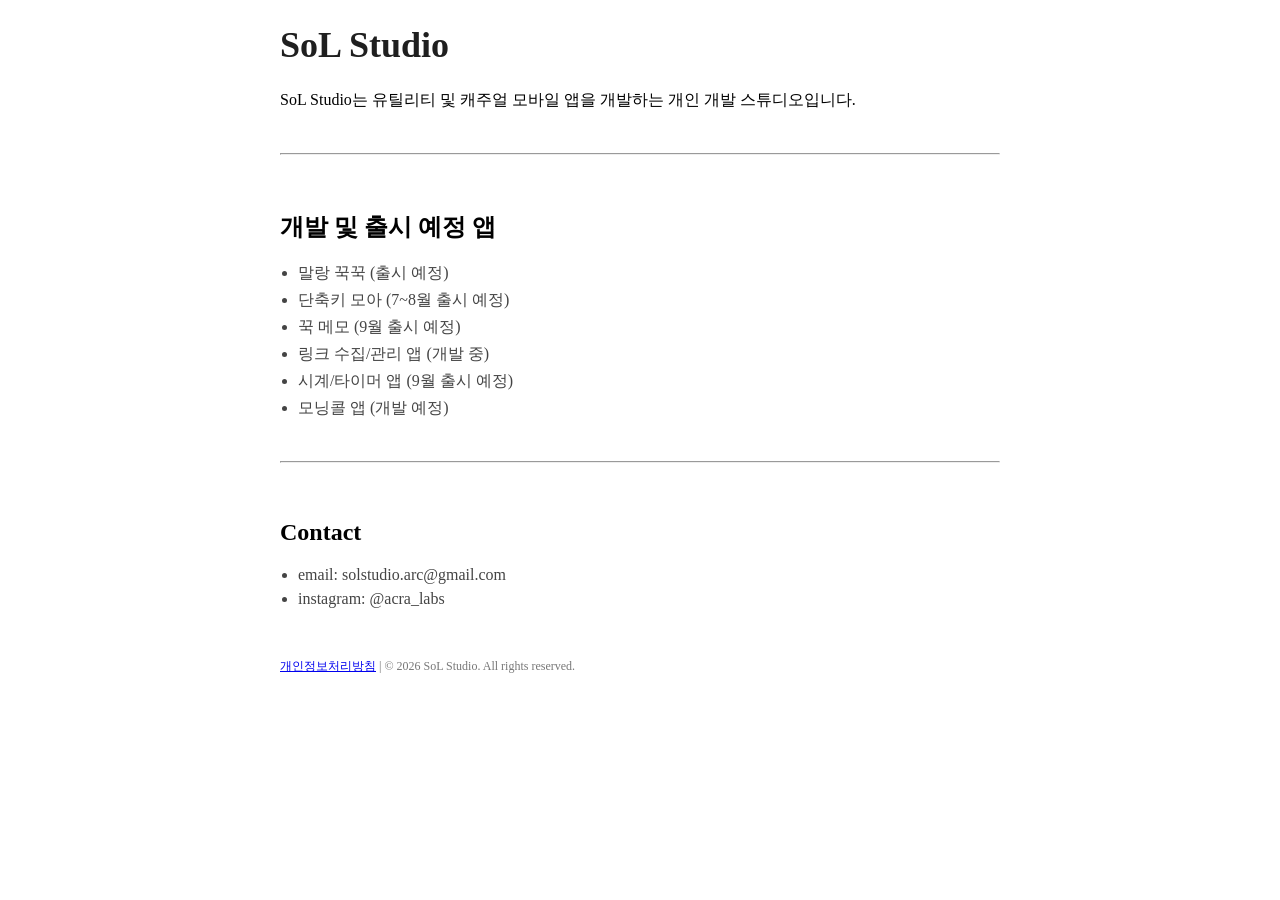
==== index.html @ ca84cbff "첫 앱 출시를 위한 준비" ====
<!DOCTYPE html>
<html lang="ko">
<head>
  <meta charset="UTF-8">
  <title>SoL Studio</title>

  <link rel="stylesheet" href="style.css">
</head>

<body>
  <div class="container">
    <h1>SoL Studio</h1>
    <p>SoL Studio는 유틸리티 및 캐주얼 모바일 앱을 개발하는 개인 개발 스튜디오입니다.</p>
    <br>
    <hr>
    <br>
    <div class="section">
      <h2>개발 및 출시 예정 앱</h2>
      <ul>
        <li>말랑 꾹꾹 (출시 예정)</li>
        <li>단축키 모아 (7~8월 출시 예정)</li>
        <li>꾹 메모 (9월 출시 예정)</li>
        <li>링크 수집/관리 앱 (개발 중)</li>
        <li>시계/타이머 앱 (9월 출시 예정)</li>
        <li>모닝콜 앱 (개발 예정)</li>
      </ul>
    </div>
    <br>
    <hr>
    <br>
    <div class="section">
      <h2>Contact</h2>
      <ul>
        <li>email: solstudio.arc@gmail.com</li>
        <li>instagram: @acra_labs</li>
      </ul>
    </div>

    <footer>
      <a href="privacy/privacy.html">개인정보처리방침</a> | © 2026 SoL Studio. All rights reserved.
    </footer>
  </div>
</body>
</html>
---- style.css ----
<style>
body {
  font-family: Arial, sans-serif;
  margin: 0;
  padding: 40px;

  /* 아주 연한 그레이 배경 */
  background: #f6f6f6;

  /* 완전 검정 대신 부드러운 다크 그레이 */
  color: #2b2b2b;
}

.container {
  max-width: 720px;
  margin: auto;
}

h1 {
  font-size: 36px;
  color: #1f1f1f;
}

.section {
  margin-top: 30px;
}

footer {
  margin-top: 50px;
  font-size: 12px;
  color: #777;
}

ul {
  padding-left: 18px;
}

li {
  margin: 6px 0;
  color: #444;
}
</style>
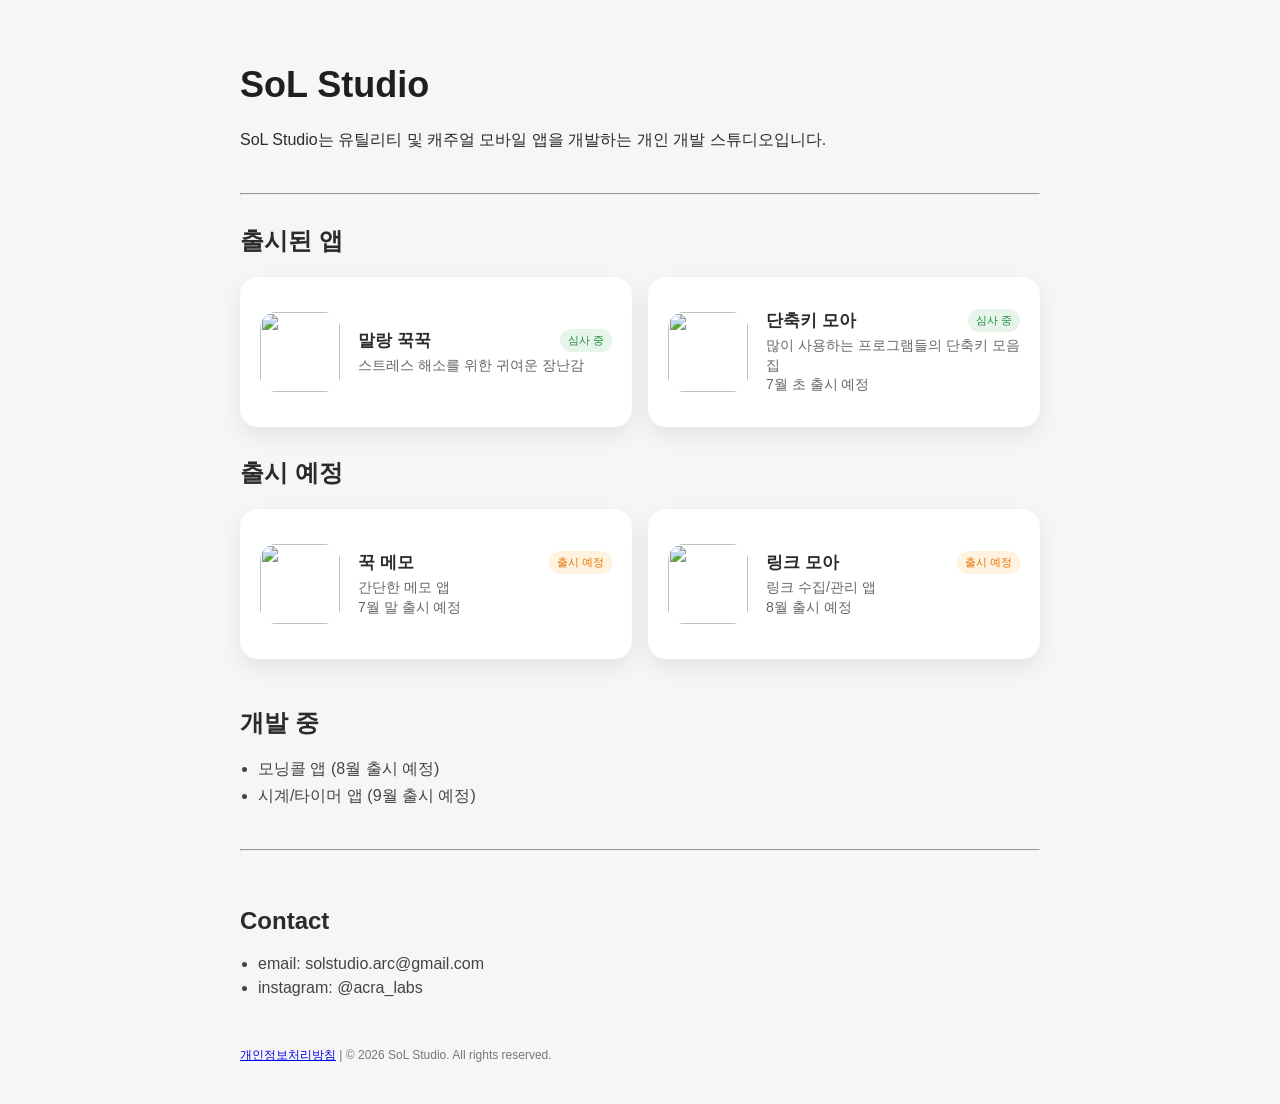
==== commit 00abd886: "26.06.26 세번째 앱 준비 - 세번째 앱    - 비공개 테스트 준비 - UI 수정    - 메인 페이지 변경    - 추가 페이지 css 연결" ====
--- a/index.html
+++ b/index.html
@@ -13,20 +13,88 @@
     <p>SoL Studio는 유틸리티 및 캐주얼 모바일 앱을 개발하는 개인 개발 스튜디오입니다.</p>
     <br>
     <hr>
+
+    <div class="section">
+      <h2>출시된 앱</h2>
+      <div class="app-grid">
+
+        <div class="app-card">
+          <img class="app-icon" src="images/icon_paw_tap.png" />
+          <div class="app-body">
+            <div class="app-title-row">
+              <div class="app-title">말랑 꾹꾹</div>
+              <span class="badge released">심사 중</span>
+            </div>
+            <div class="app-desc">
+              스트레스 해소를 위한 귀여운 장난감
+            </div>
+<!--            <a href="https://play.google.com/store/apps/details?id=YOUR_ID">-->
+<!--              <img class="store-badge" src="images/google-play-badge.png" />-->
+<!--            </a>-->
+          </div>
+        </div>
+
+        <div class="app-card">
+          <img class="app-icon" src="images/icon_shortcut_moa.png" />
+          <div class="app-body">
+            <div class="app-title-row">
+              <div class="app-title">단축키 모아</div>
+              <span class="badge released">심사 중</span>
+            </div>
+            <div class="app-desc">
+              많이 사용하는 프로그램들의 단축키 모음집<br>
+              7월 초 출시 예정
+            </div>
+          </div>
+        </div>
+
+      </div>
+    </div>
+
+    <div class="section">
+      <h2>출시 예정</h2>
+      <div class="app-grid">
+
+        <div class="app-card">
+          <img class="app-icon" src="images/icon_paw_memo.png" />
+          <div class="app-body">
+            <div class="app-title-row">
+              <div class="app-title">꾹 메모</div>
+              <span class="badge dev">출시 예정</span>
+            </div>
+            <div class="app-desc">
+              간단한 메모 앱<br>7월 말 출시 예정
+            </div>
+          </div>
+        </div>
+
+        <div class="app-card">
+          <img class="app-icon" src="images/icon_link_moa.png" />
+          <div class="app-body">
+            <div class="app-title-row">
+              <div class="app-title">링크 모아</div>
+              <span class="badge dev">출시 예정</span>
+            </div>
+            <div class="app-desc">
+              링크 수집/관리 앱<br>8월 출시 예정
+            </div>
+          </div>
+        </div>
+
+      </div>
+    </div>
     <br>
+
     <div class="section">
-      <h2>개발 및 출시 예정 앱</h2>
+      <h2>개발 중</h2>
       <ul>
-        <li>말랑 꾹꾹 (출시 예정)</li>
-        <li>단축키 모아 (7~8월 출시 예정)</li>
-        <li>꾹 메모 (9월 출시 예정)</li>
-        <li>링크 수집/관리 앱 (개발 중)</li>
+        <li>모닝콜 앱 (8월 출시 예정)</li>
         <li>시계/타이머 앱 (9월 출시 예정)</li>
-        <li>모닝콜 앱 (개발 예정)</li>
       </ul>
     </div>
     <br>
     <hr>
+
     <br>
     <div class="section">
       <h2>Contact</h2>
--- a/style.css
+++ b/style.css
@@ -1,36 +1,35 @@
-<style>
 body {
   font-family: Arial, sans-serif;
   margin: 0;
   padding: 40px;
-
-  /* 아주 연한 그레이 배경 */
   background: #f6f6f6;
-
-  /* 완전 검정 대신 부드러운 다크 그레이 */
   color: #2b2b2b;
 }
 
 .container {
-  max-width: 720px;
+  max-width: 800px;
   margin: auto;
 }
 
+/* HEADER */
 h1 {
   font-size: 36px;
   color: #1f1f1f;
 }
 
+/* SECTION */
 .section {
   margin-top: 30px;
 }
 
+/* FOOTER */
 footer {
   margin-top: 50px;
   font-size: 12px;
   color: #777;
 }
 
+/* LIST */
 ul {
   padding-left: 18px;
 }
@@ -39,4 +38,119 @@
   margin: 6px 0;
   color: #444;
 }
-</style>
+
+/* =========================
+   APP GRID
+========================= */
+.app-grid {
+  display: grid;
+  grid-template-columns: repeat(2, 1fr);
+  gap: 16px;
+}
+
+/* =========================
+   APP CARD
+========================= */
+.app-card {
+  display: flex;
+  gap: 18px;
+  padding: 20px; /* 기존 16 → 증가 */
+  min-height: 110px;
+  background: #fff;
+  border-radius: 18px;
+  box-shadow: 0 8px 22px rgba(0,0,0,0.08);
+  align-items: center;
+  transition: transform 0.15s ease, box-shadow 0.15s ease;
+}
+
+.app-card:hover {
+  transform: translateY(-3px);
+  box-shadow: 0 12px 28px rgba(0,0,0,0.12);
+}
+
+/* 강조 카드 */
+.app-card.featured {
+  border: 2px solid #1a73e8;
+}
+
+/* =========================
+   ICON
+========================= */
+.app-icon {
+  width: 80px;
+  height: 80px;
+  border-radius: 16px;
+  object-fit: cover;
+}
+
+/* =========================
+   BODY
+========================= */
+.app-body {
+  flex: 1;
+}
+
+/* TITLE ROW */
+.app-title-row {
+  display: flex;
+  justify-content: space-between;
+  align-items: center;
+}
+
+/* TITLE */
+.app-title {
+  font-size: 17px;
+  font-weight: 800;
+}
+
+/* DESCRIPTION */
+.app-desc {
+  font-size: 14px;
+  color: #666;
+  margin-top: 4px;
+  line-height: 1.4;
+}
+
+/* =========================
+   BADGE
+========================= */
+.badge {
+  font-size: 11px;
+  padding: 4px 8px;
+  border-radius: 999px;
+  white-space: nowrap;
+  background: #eee;
+}
+
+.badge.released {
+  background: #e6f4ea;
+  color: #1e8e3e;
+}
+
+.badge.dev {
+  background: #fff3e0;
+  color: #e37400;
+}
+
+/* =========================
+   STORE BADGE
+========================= */
+.store-badge {
+  height: 36px;
+  margin-top: 10px;
+  cursor: pointer;
+  transition: transform 0.15s ease;
+}
+
+.store-badge:hover {
+  transform: scale(1.05);
+}
+
+/* =========================
+   MOBILE
+========================= */
+@media (max-width: 600px) {
+  .app-grid {
+    grid-template-columns: 1fr;
+  }
+}
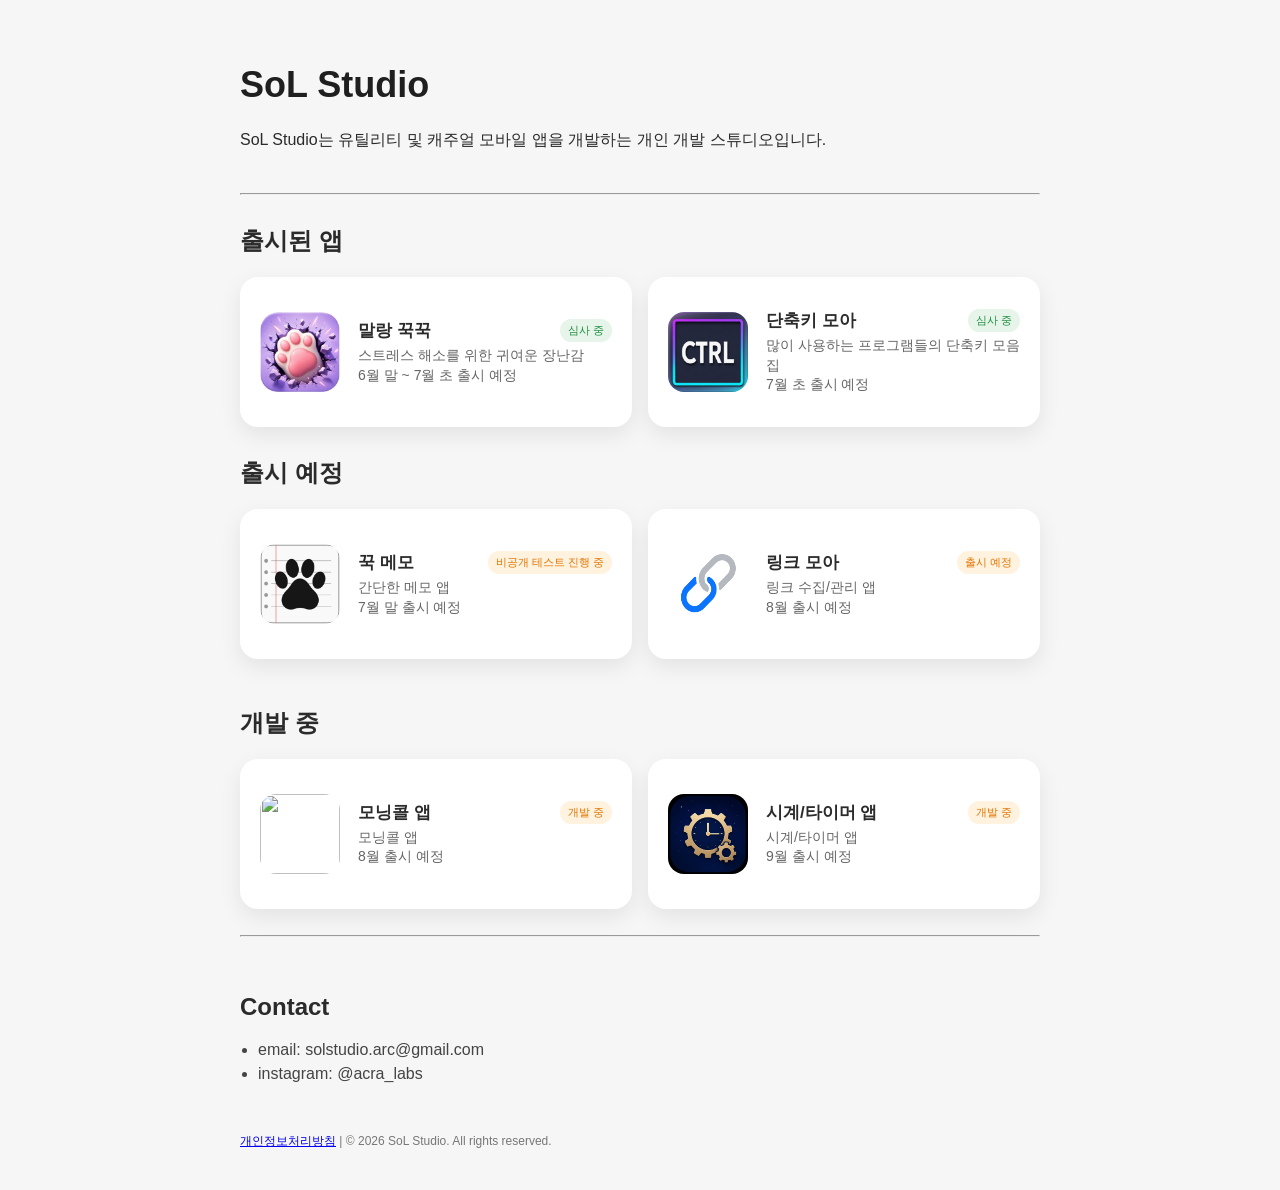
==== commit 77c5b0fb: "26.06.26 네번째 앱 출시 준비" ====
--- a/index.html
+++ b/index.html
@@ -26,7 +26,8 @@
               <span class="badge released">심사 중</span>
             </div>
             <div class="app-desc">
-              스트레스 해소를 위한 귀여운 장난감
+              스트레스 해소를 위한 귀여운 장난감<br>
+              6월 말 ~ 7월 초 출시 예정
             </div>
 <!--            <a href="https://play.google.com/store/apps/details?id=YOUR_ID">-->
 <!--              <img class="store-badge" src="images/google-play-badge.png" />-->
@@ -60,7 +61,7 @@
           <div class="app-body">
             <div class="app-title-row">
               <div class="app-title">꾹 메모</div>
-              <span class="badge dev">출시 예정</span>
+              <span class="badge dev">비공개 테스트 진행 중</span>
             </div>
             <div class="app-desc">
               간단한 메모 앱<br>7월 말 출시 예정
@@ -87,10 +88,35 @@
 
     <div class="section">
       <h2>개발 중</h2>
-      <ul>
-        <li>모닝콜 앱 (8월 출시 예정)</li>
-        <li>시계/타이머 앱 (9월 출시 예정)</li>
-      </ul>
+      <div class="app-grid">
+
+        <div class="app-card">
+          <img class="app-icon" src="images/icon_paw_up.png" />
+          <div class="app-body">
+            <div class="app-title-row">
+              <div class="app-title">모닝콜 앱</div>
+              <span class="badge dev">개발 중</span>
+            </div>
+            <div class="app-desc">
+              모닝콜 앱<br>8월 출시 예정
+            </div>
+          </div>
+        </div>
+
+        <div class="app-card">
+          <img class="app-icon" src="images/icon_focus_gear.png" />
+          <div class="app-body">
+            <div class="app-title-row">
+              <div class="app-title">시계/타이머 앱</div>
+              <span class="badge dev">개발 중</span>
+            </div>
+            <div class="app-desc">
+              시계/타이머 앱<br>9월 출시 예정
+            </div>
+          </div>
+        </div>
+
+      </div>
     </div>
     <br>
     <hr>
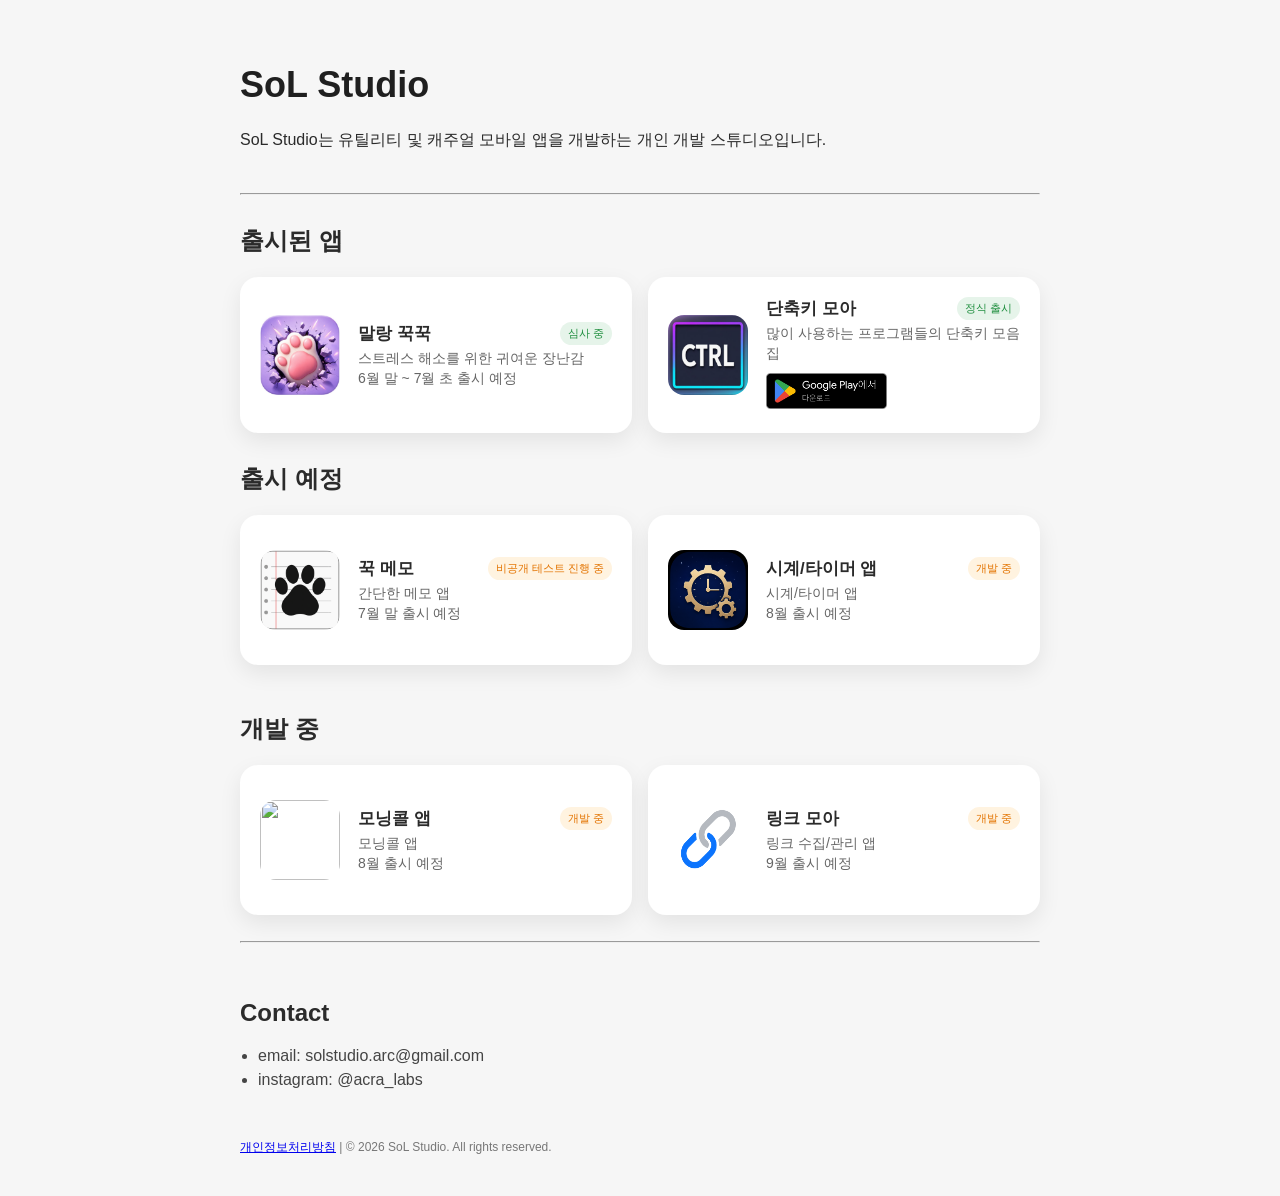
==== commit 378676e6: "26.07.03 첫 출시 - 링크, 뱃지 변경" ====
--- a/index.html
+++ b/index.html
@@ -40,12 +40,14 @@
           <div class="app-body">
             <div class="app-title-row">
               <div class="app-title">단축키 모아</div>
-              <span class="badge released">심사 중</span>
+              <span class="badge released">정식 출시</span>
             </div>
             <div class="app-desc">
-              많이 사용하는 프로그램들의 단축키 모음집<br>
-              7월 초 출시 예정
+              많이 사용하는 프로그램들의 단축키 모음집
             </div>
+            <a href="https://play.google.com/store/apps/details?id=com.solstudio.shortcutmoa">
+              <img class="store-badge" src="images/google-play-badge.png" />
+            </a>
           </div>
         </div>
 
@@ -70,14 +72,14 @@
         </div>
 
         <div class="app-card">
-          <img class="app-icon" src="images/icon_link_moa.png" />
+          <img class="app-icon" src="images/icon_focus_gear.png" />
           <div class="app-body">
             <div class="app-title-row">
-              <div class="app-title">링크 모아</div>
-              <span class="badge dev">출시 예정</span>
+              <div class="app-title">시계/타이머 앱</div>
+              <span class="badge dev">개발 중</span>
             </div>
             <div class="app-desc">
-              링크 수집/관리 앱<br>8월 출시 예정
+              시계/타이머 앱<br>8월 출시 예정
             </div>
           </div>
         </div>
@@ -104,14 +106,14 @@
         </div>
 
         <div class="app-card">
-          <img class="app-icon" src="images/icon_focus_gear.png" />
+          <img class="app-icon" src="images/icon_link_moa.png" />
           <div class="app-body">
             <div class="app-title-row">
-              <div class="app-title">시계/타이머 앱</div>
+              <div class="app-title">링크 모아</div>
               <span class="badge dev">개발 중</span>
             </div>
             <div class="app-desc">
-              시계/타이머 앱<br>9월 출시 예정
+              링크 수집/관리 앱<br>9월 출시 예정
             </div>
           </div>
         </div>
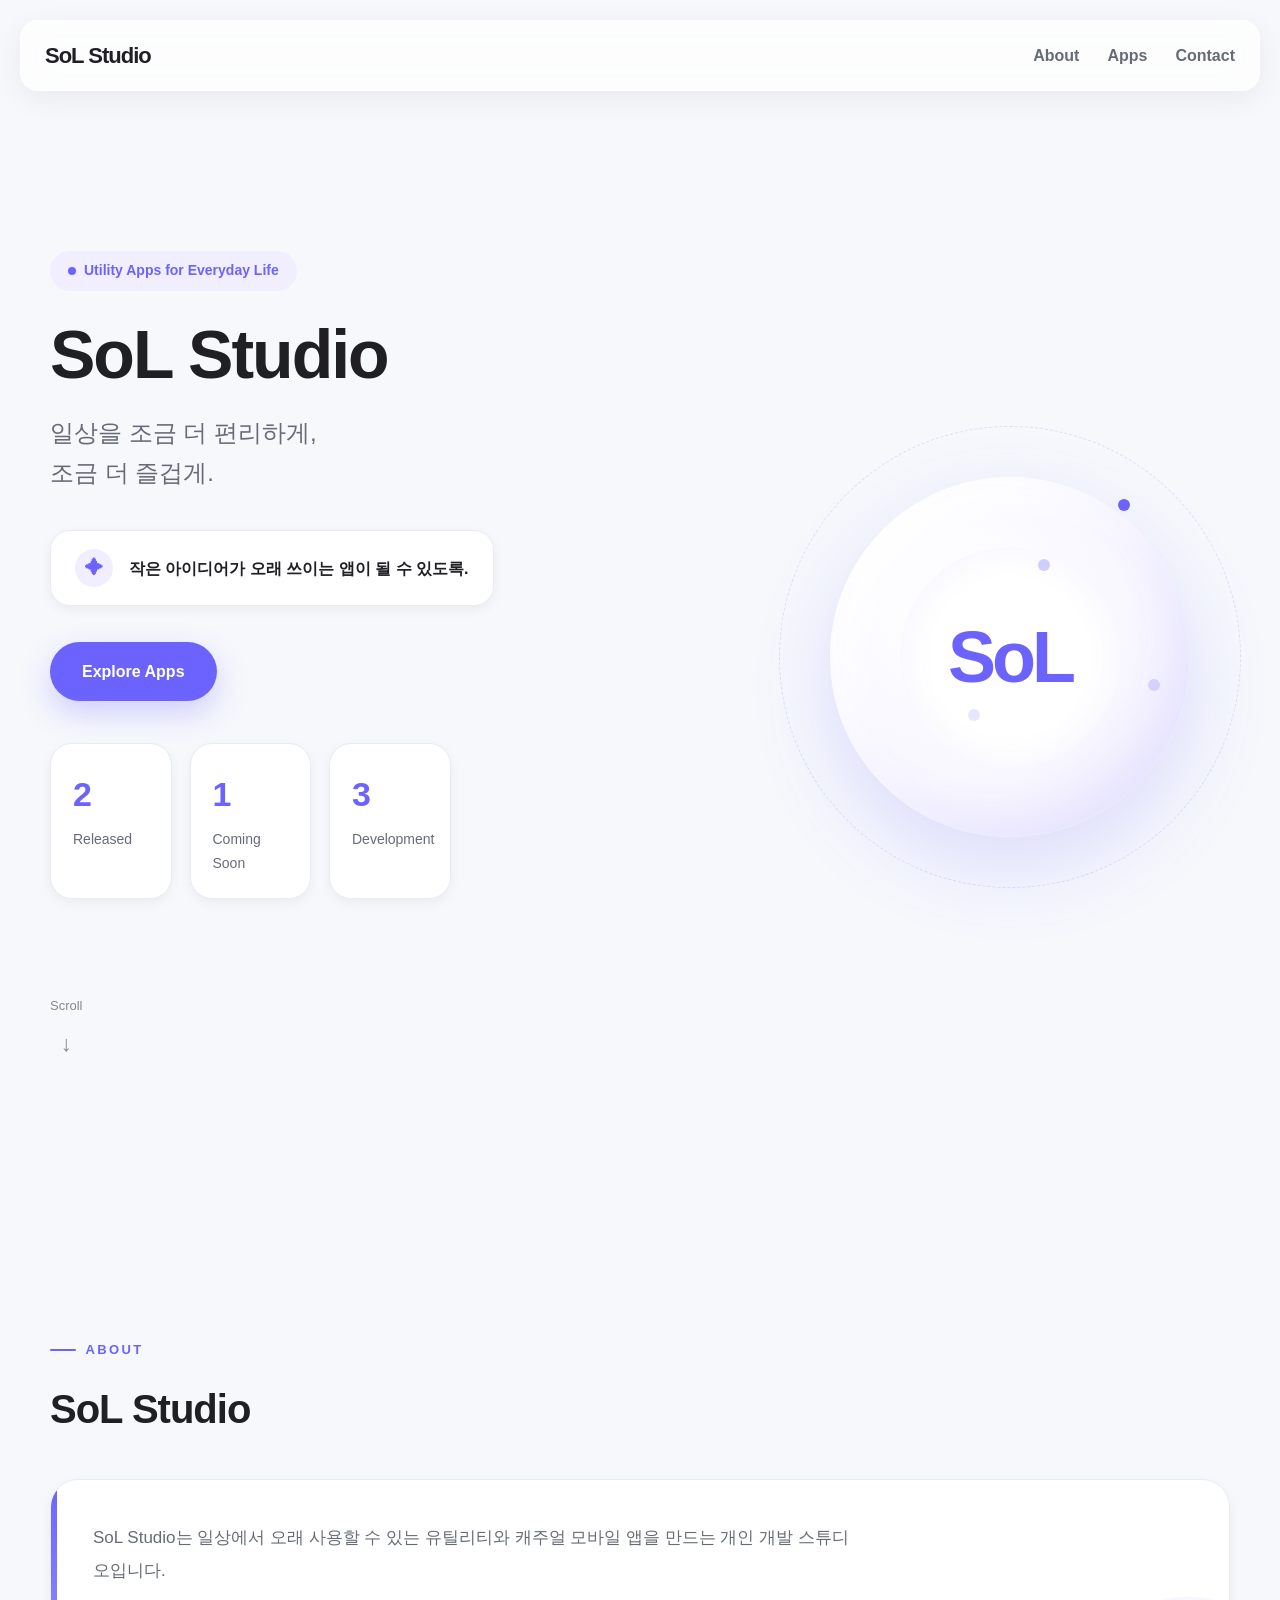
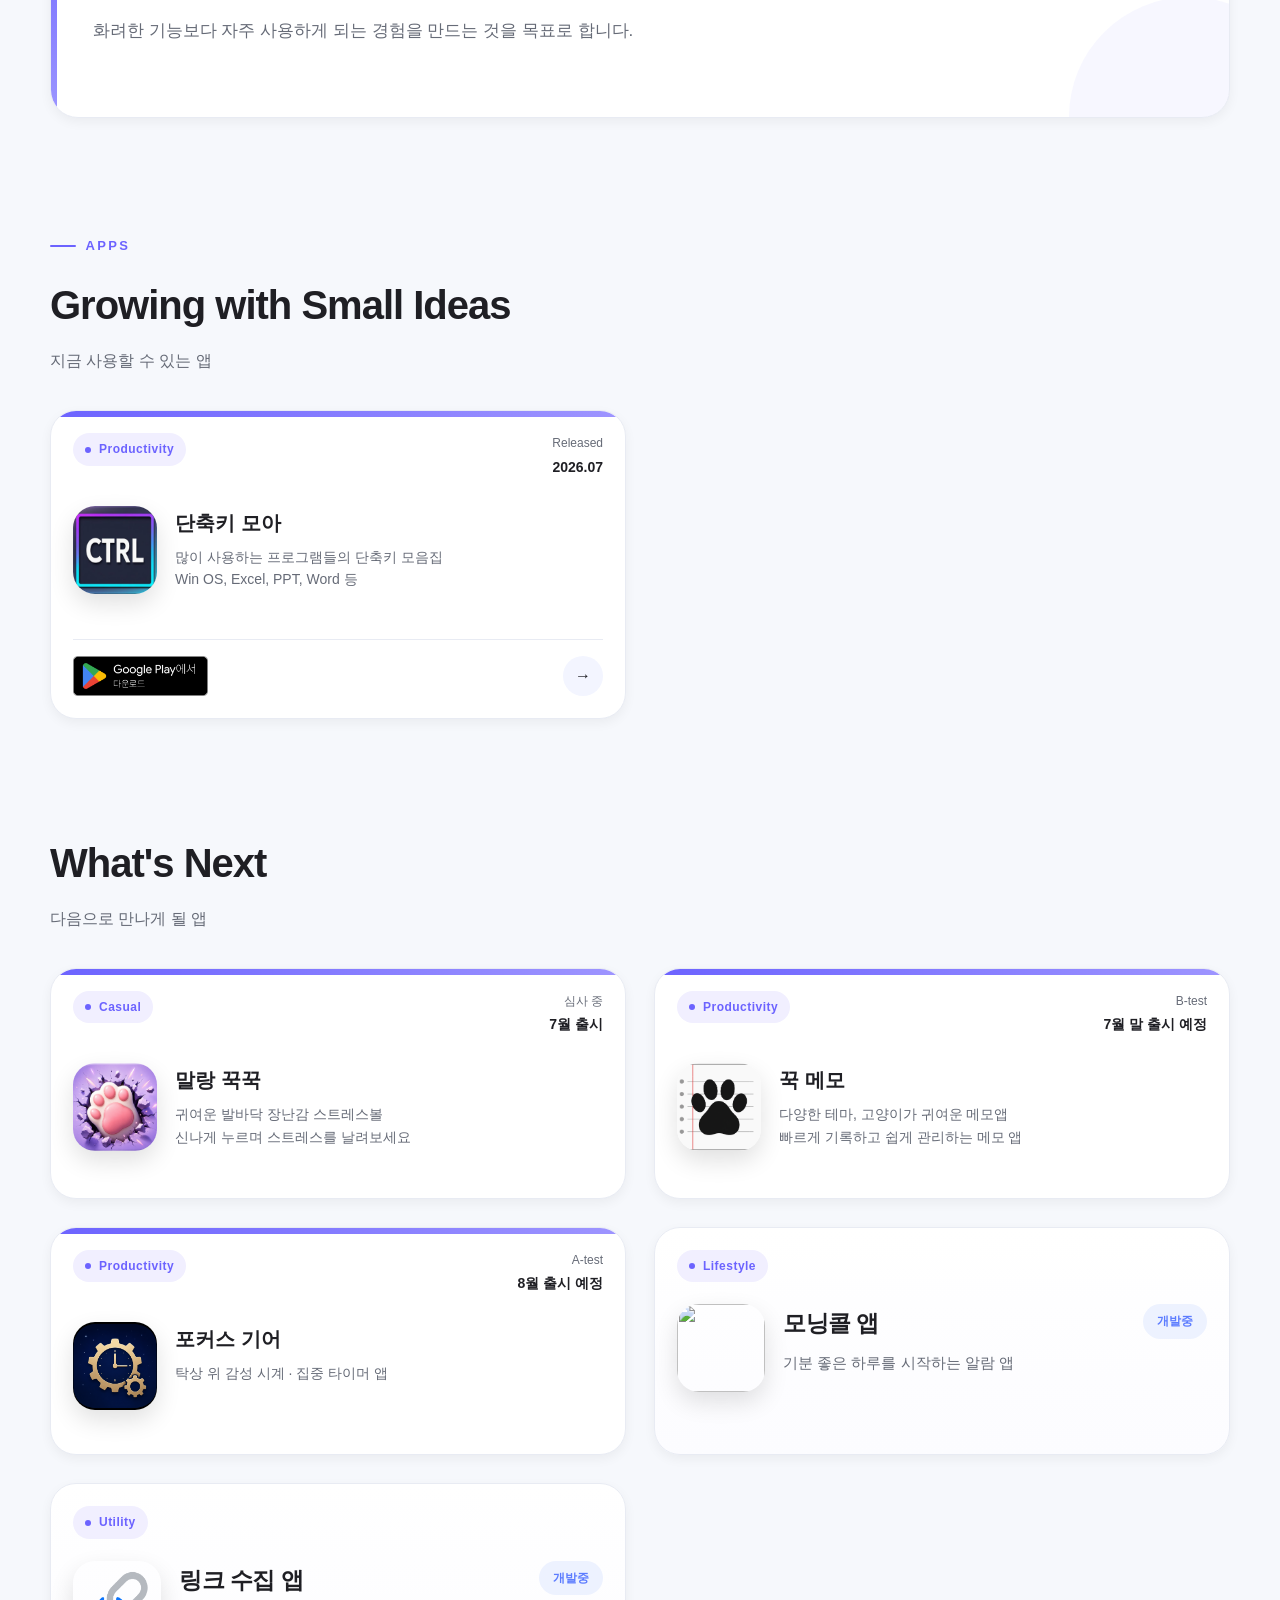
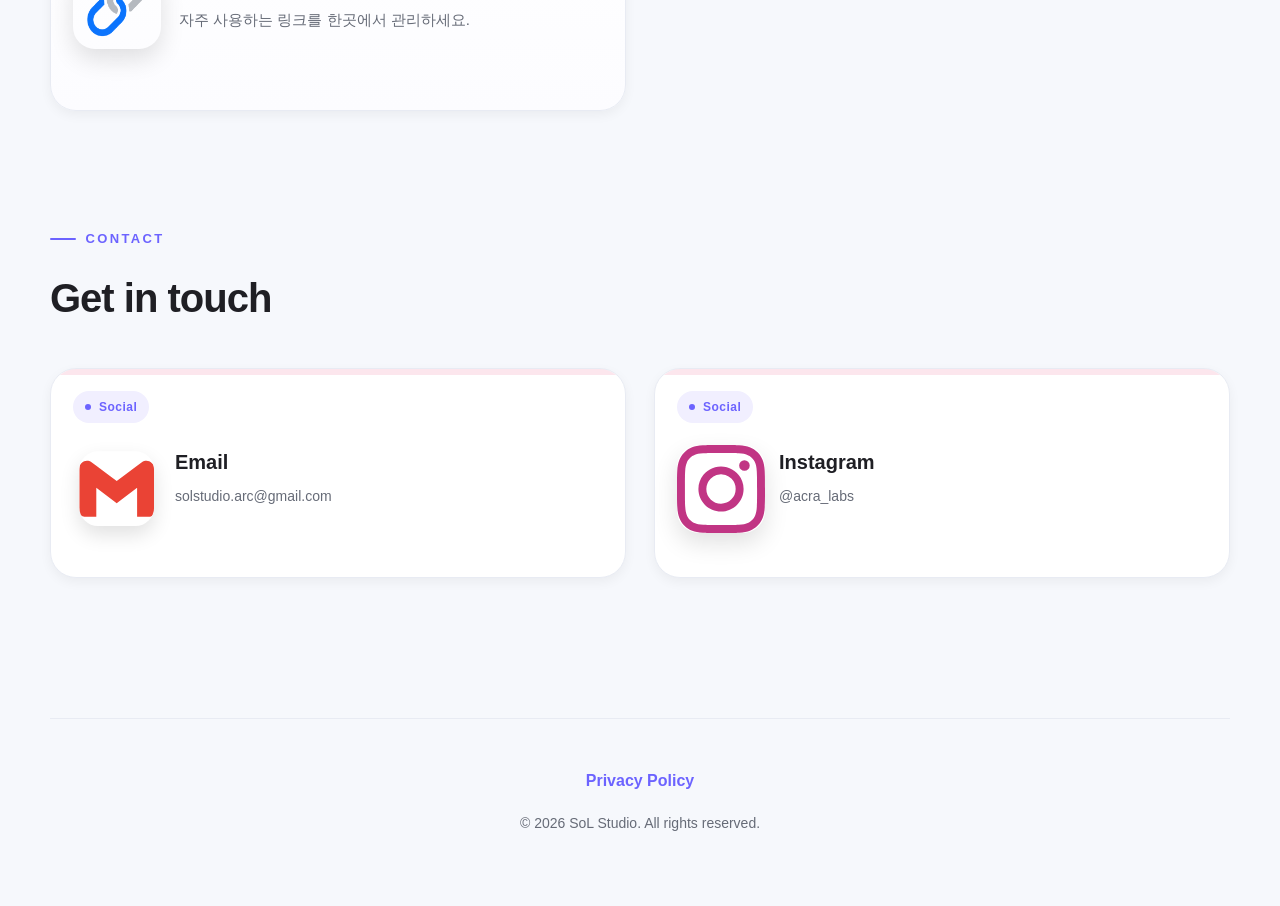
==== commit 59991926: "26.07.05 홈페이지 개편" ====
--- a/index.html
+++ b/index.html
@@ -1,140 +1,339 @@
 <!DOCTYPE html>
 <html lang="ko">
 <head>
-  <meta charset="UTF-8">
-  <title>SoL Studio</title>
-
-  <link rel="stylesheet" href="style.css">
+    <meta charset="UTF-8">
+    <meta name="viewport" content="width=device-width, initial-scale=1.0">
+
+    <title>SoL Studio</title>
+
+    <link rel="preconnect" href="https://cdn.jsdelivr.net">
+    <link rel="stylesheet"
+        href="https://cdn.jsdelivr.net/gh/orioncactus/pretendard/dist/web/static/pretendard.css">
+
+    <link rel="stylesheet" href="css/style.css">
 </head>
-
 <body>
-  <div class="container">
-    <h1>SoL Studio</h1>
-    <p>SoL Studio는 유틸리티 및 캐주얼 모바일 앱을 개발하는 개인 개발 스튜디오입니다.</p>
-    <br>
-    <hr>
-
-    <div class="section">
-      <h2>출시된 앱</h2>
-      <div class="app-grid">
-
-        <div class="app-card">
-          <img class="app-icon" src="images/icon_paw_tap.png" />
-          <div class="app-body">
-            <div class="app-title-row">
-              <div class="app-title">말랑 꾹꾹</div>
-              <span class="badge released">심사 중</span>
-            </div>
-            <div class="app-desc">
-              스트레스 해소를 위한 귀여운 장난감<br>
-              6월 말 ~ 7월 초 출시 예정
-            </div>
-<!--            <a href="https://play.google.com/store/apps/details?id=YOUR_ID">-->
-<!--              <img class="store-badge" src="images/google-play-badge.png" />-->
-<!--            </a>-->
-          </div>
-        </div>
-
-        <div class="app-card">
-          <img class="app-icon" src="images/icon_shortcut_moa.png" />
-          <div class="app-body">
-            <div class="app-title-row">
-              <div class="app-title">단축키 모아</div>
-              <span class="badge released">정식 출시</span>
-            </div>
-            <div class="app-desc">
-              많이 사용하는 프로그램들의 단축키 모음집
-            </div>
-            <a href="https://play.google.com/store/apps/details?id=com.solstudio.shortcutmoa">
-              <img class="store-badge" src="images/google-play-badge.png" />
+    <header class="navbar">
+        <div class="nav-logo">SoL Studio</div>
+
+        <nav>
+            <a href="#about">
+                About
             </a>
-          </div>
-        </div>
-
-      </div>
-    </div>
-
-    <div class="section">
-      <h2>출시 예정</h2>
-      <div class="app-grid">
-
-        <div class="app-card">
-          <img class="app-icon" src="images/icon_paw_memo.png" />
-          <div class="app-body">
-            <div class="app-title-row">
-              <div class="app-title">꾹 메모</div>
-              <span class="badge dev">비공개 테스트 진행 중</span>
-            </div>
-            <div class="app-desc">
-              간단한 메모 앱<br>7월 말 출시 예정
-            </div>
-          </div>
-        </div>
-
-        <div class="app-card">
-          <img class="app-icon" src="images/icon_focus_gear.png" />
-          <div class="app-body">
-            <div class="app-title-row">
-              <div class="app-title">시계/타이머 앱</div>
-              <span class="badge dev">개발 중</span>
-            </div>
-            <div class="app-desc">
-              시계/타이머 앱<br>8월 출시 예정
-            </div>
-          </div>
-        </div>
-
-      </div>
-    </div>
-    <br>
-
-    <div class="section">
-      <h2>개발 중</h2>
-      <div class="app-grid">
-
-        <div class="app-card">
-          <img class="app-icon" src="images/icon_paw_up.png" />
-          <div class="app-body">
-            <div class="app-title-row">
-              <div class="app-title">모닝콜 앱</div>
-              <span class="badge dev">개발 중</span>
-            </div>
-            <div class="app-desc">
-              모닝콜 앱<br>8월 출시 예정
-            </div>
-          </div>
-        </div>
-
-        <div class="app-card">
-          <img class="app-icon" src="images/icon_link_moa.png" />
-          <div class="app-body">
-            <div class="app-title-row">
-              <div class="app-title">링크 모아</div>
-              <span class="badge dev">개발 중</span>
-            </div>
-            <div class="app-desc">
-              링크 수집/관리 앱<br>9월 출시 예정
-            </div>
-          </div>
-        </div>
-
-      </div>
-    </div>
-    <br>
-    <hr>
-
-    <br>
-    <div class="section">
-      <h2>Contact</h2>
-      <ul>
-        <li>email: solstudio.arc@gmail.com</li>
-        <li>instagram: @acra_labs</li>
-      </ul>
-    </div>
-
-    <footer>
-      <a href="privacy/privacy.html">개인정보처리방침</a> | © 2026 SoL Studio. All rights reserved.
-    </footer>
-  </div>
+
+            <a href="#apps">
+                Apps
+            </a>
+
+            <a href="#contact">
+                Contact
+            </a>
+        </nav>
+    </header>
+
+    <main class="container">
+        <!-- HERO -->
+        <section class="hero">
+            <div class="hero-content">
+                <span class="hero-label">Utility Apps for Everyday Life</span>
+                <h1>SoL Studio</h1>
+
+                <p class="hero-description">
+                    일상을 조금 더 편리하게,<br>
+                    조금 더 즐겁게.
+                </p>
+
+                <div class="hero-message">
+                    <span class="sparkle">✦</span>
+                    <span>
+                        작은 아이디어가 오래 쓰이는 앱이 될 수 있도록.
+                    </span>
+                </div>
+
+                <div class="hero-actions">
+                    <a href="#apps" class="primary-btn">Explore Apps</a>
+                </div>
+                <div class="hero-stats">
+                    <div class="stat-card">
+                        <span class="stat-number">2</span>
+                        <span class="stat-title">Released</span>
+                    </div>
+                    <div class="stat-card">
+                        <span class="stat-number">1</span>
+                        <span class="stat-title">Coming Soon</span>
+                    </div>
+                    <div class="stat-card">
+                        <span class="stat-number">3</span>
+                        <span class="stat-title">Development</span>
+                    </div>
+                </div>
+
+                <div class="scroll-indicator">
+                    <a href="#apps" class="scroll-indicator">
+                        <span>Scroll</span>
+                        <div class="scroll-arrow">↓</div>
+                    </a>
+                </div>
+            </div>
+
+            <div class="hero-visual">
+                <!-- 추후 일러스트로 교체 -->
+                <div class="moon">
+                    <div class="moon-inner">
+                        SoL
+                    </div>
+                </div>
+            </div>
+        </section>
+
+        <!-- ABOUT -->
+        <section id="about" class="section">
+            <div class="section-header">
+                <span class="section-label">ABOUT</span>
+                <h2>SoL Studio</h2>
+            </div>
+
+            <div class="about-card">
+                <p>
+                    SoL Studio는 일상에서 오래 사용할 수 있는
+                    유틸리티와 캐주얼 모바일 앱을 만드는 개인 개발 스튜디오입니다.
+                </p>
+                <p>
+                    화려한 기능보다 자주 사용하게 되는 경험을 만드는 것을 목표로 합니다.
+                </p>
+            </div>
+        </section>
+
+        <!-- APPS -->
+        <section id="apps" class="section">
+            <div class="section-header">
+                <span class="section-label">APPS</span>
+                <h2>Growing with Small Ideas</h2>
+                <p>지금 사용할 수 있는 앱</p>
+            </div>
+
+            <div class="app-grid">
+
+                <!-- Shortcut -->
+                <a class="app-card" href="https://play.google.com/store/apps/details?id=com.solstudio.shortcutmoa"
+                   target="_blank" rel="noopener noreferrer">
+                    <div class="card-accent"></div>
+                    <div class="card-top">
+                        <div class="card-category">Productivity</div>
+                        <div class="card-meta">
+                            <span>Released</span>
+                            <strong>2026.07</strong>
+                        </div>
+                    </div>
+                    <div class="card-main">
+                        <div class="icon-wrapper">
+                            <img class="app-icon" src="images/icon_shortcut_moa.png">
+                        </div>
+                        <div class="card-content">
+                            <h3>단축키 모아</h3>
+                            <p>
+                                많이 사용하는 프로그램들의 단축키 모음집<br>
+                                Win OS, Excel, PPT, Word 등
+                            </p>
+                        </div>
+                    </div>
+                    <div class="card-bottom">
+                        <div class="store-info">
+                            <img class="store-badge" src="images/google-play-badge.png">
+                        </div>
+                        <div class="arrow">→</div>
+                    </div>
+                </a>
+
+            </div>
+
+        </section>
+
+        <!-- UPCOMING -->
+        <section class="section">
+            <div class="section-header">
+                <h2>What's Next</h2>
+                <p>다음으로 만나게 될 앱</p>
+            </div>
+
+            <div class="app-grid">
+
+                <!-- Paw Tap -->
+<!--                <a class="app-card" href="https://play.google.com/store/apps/details?id=com.solstudio.pawtap"-->
+                <a class="app-card" href="#"
+                   target="_blank" rel="noopener noreferrer">
+                    <div class="card-accent"></div>
+                    <div class="card-top">
+                        <div class="card-category">Casual</div>
+                        <div class="card-meta">
+                            <span>심사 중</span>
+                            <strong>7월 출시</strong>
+<!--                            <span>Released</span>-->
+<!--                            <strong>2026.07</strong>-->
+                        </div>
+                    </div>
+                    <div class="card-main">
+                        <div class="icon-wrapper">
+                            <img class="app-icon" src="images/icon_paw_tap.png">
+                        </div>
+                        <div class="card-content">
+                            <h3>말랑 꾹꾹</h3>
+                            <p>
+                                귀여운 발바닥 장난감 스트레스볼<br>
+                                신나게 누르며 스트레스를 날려보세요
+                            </p>
+                        </div>
+                    </div>
+                </a>
+
+                <!-- Paw Memo -->
+                <a class="app-card" href="#"
+                   target="_blank" rel="noopener noreferrer">
+                    <div class="card-accent"></div>
+                    <div class="card-top">
+                        <div class="card-category">Productivity</div>
+                        <div class="card-meta">
+                            <span>B-test</span>
+                            <strong>7월 말 출시 예정</strong>
+<!--                            <span>Released</span>-->
+<!--                            <strong>2026.07</strong>-->
+                        </div>
+                    </div>
+                    <div class="card-main">
+                        <div class="icon-wrapper">
+                            <img class="app-icon" src="images/icon_paw_memo.png">
+                        </div>
+                        <div class="card-content">
+                            <h3>꾹 메모</h3>
+                            <p>
+                                다양한 테마, 고양이가 귀여운 메모앱<br>
+                                빠르게 기록하고 쉽게 관리하는 메모 앱
+                            </p>
+                        </div>
+                    </div>
+                </a>
+
+                <!-- focus gear -->
+                <a class="app-card" href="#"
+                   target="_blank" rel="noopener noreferrer">
+                    <div class="card-accent"></div>
+                    <div class="card-top">
+                        <div class="card-category">Productivity</div>
+                        <div class="card-meta">
+                            <span>A-test</span>
+                            <strong>8월 출시 예정</strong>
+<!--                            <span>Released</span>-->
+<!--                            <strong>2026.08</strong>-->
+                        </div>
+                    </div>
+                    <div class="card-main">
+                        <div class="icon-wrapper">
+                            <img class="app-icon" src="images/icon_focus_gear.png">
+                        </div>
+                        <div class="card-content">
+                            <h3>포커스 기어</h3>
+                            <p>
+                                탁상 위 감성 시계 · 집중 타이머 앱
+                            </p>
+                        </div>
+                    </div>
+                </a>
+
+                <div class="app-card disabled">
+                    <div class="card-category">Lifestyle</div>
+                    <div class="card-main">
+                        <img class="app-icon" src="images/icon_paw_up.png">
+                        <div class="card-content">
+                            <div class="card-header">
+                                <div>
+                                    <h3>모닝콜 앱</h3>
+                                    <p>
+                                        기분 좋은 하루를 시작하는 알람 앱
+                                    </p>
+                                </div>
+                                <span class="badge development">개발중</span>
+                            </div>
+                        </div>
+                    </div>
+                </div>
+
+                <div class="app-card disabled">
+                    <div class="card-category">Utility</div>
+                    <div class="card-main">
+                        <img class="app-icon" src="images/icon_link_moa.png">
+                        <div class="card-content">
+                            <div class="card-header">
+                                <div>
+                                    <h3>링크 수집 앱</h3>
+                                    <p>
+                                        자주 사용하는 링크를 한곳에서 관리하세요.
+                                    </p>
+                                </div>
+                                <span class="badge development">개발중</span>
+                            </div>
+                        </div>
+                    </div>
+                </div>
+            </div>
+
+        </section>
+
+        <!-- CONTACT -->
+        <section id="contact" class="section">
+            <div class="section-header">
+                <span class="section-label">
+                    CONTACT
+                </span>
+                <h2>
+                    Get in touch
+                </h2>
+            </div>
+            <div class="contact-card">
+                <!-- 이메일 -->
+                <a class="app-card gmail" href="#">
+                    <div class="card-accent"></div>
+                    <div class="card-category">Social</div>
+                    <div class="card-main">
+                        <div class="icon-wrapper">
+                            <svg class="app-icon" viewBox="0 0 24 24" fill="currentColor">
+                                <path d="M24 5.457v13.909c0 .904-.732 1.636-1.636 1.636h-3.819V11.73L12 16.64l-6.545-4.91v9.273H1.636A1.636 1.636 0 0 1 0 19.366V5.457c0-2.023 2.309-3.178 3.927-1.964L5.455 4.64 12 9.548l6.545-4.91 1.528-1.145C21.69 2.28 24 3.434 24 5.457z"/>
+                            </svg>
+                        </div>
+                        <div class="card-content">
+                            <h3>Email</h3>
+                            <p>solstudio.arc@gmail.com</p>
+                        </div>
+                    </div>
+                </a>
+
+                <!-- 인스타 -->
+                <a class="app-card instagram" href="https://instagram.com/arca_labs" target="_blank">
+                    <div class="card-accent"></div>
+                    <div class="card-category">Social</div>
+                    <div class="card-main">
+                        <div class="icon-wrapper">
+                            <svg class="app-icon" viewBox="0 0 24 24" fill="currentColor">
+                                <path d="M7.0301.084c-1.2768.0602-2.1487.264-2.911.5634-.7888.3075-1.4575.72-2.1228 1.3877-.6652.6677-1.075 1.3368-1.3802 2.127-.2954.7638-.4956 1.6365-.552 2.914-.0564 1.2775-.0689 1.6882-.0626 4.947.0062 3.2586.0206 3.6671.0825 4.9473.061 1.2765.264 2.1482.5635 2.9107.308.7889.72 1.4573 1.388 2.1228.6679.6655 1.3365 1.0743 2.1285 1.38.7632.295 1.6361.4961 2.9134.552 1.2773.056 1.6884.069 4.9462.0627 3.2578-.0062 3.668-.0207 4.9478-.0814 1.28-.0607 2.147-.2652 2.9098-.5633.7889-.3086 1.4578-.72 2.1228-1.3881.665-.6682 1.0745-1.3378 1.3795-2.1284.2957-.7632.4966-1.636.552-2.9124.056-1.2809.0692-1.6898.063-4.948-.0063-3.2583-.021-3.6668-.0817-4.9465-.0607-1.2797-.264-2.1487-.5633-2.9117-.3084-.7889-.72-1.4568-1.3876-2.1228C21.2982 1.33 20.628.9208 19.8378.6165 19.074.321 18.2017.1197 16.9244.0645 15.6471.0093 15.236-.005 11.977.0014 8.718.0076 8.31.0215 7.0301.0839m.1402 21.6932c-1.17-.0509-1.8053-.2453-2.2287-.408-.5606-.216-.96-.4771-1.3819-.895-.422-.4178-.6811-.8186-.9-1.378-.1644-.4234-.3624-1.058-.4171-2.228-.0595-1.2645-.072-1.6442-.079-4.848-.007-3.2037.0053-3.583.0607-4.848.05-1.169.2456-1.805.408-2.2282.216-.5613.4762-.96.895-1.3816.4188-.4217.8184-.6814 1.3783-.9003.423-.1651 1.0575-.3614 2.227-.4171 1.2655-.06 1.6447-.072 4.848-.079 3.2033-.007 3.5835.005 4.8495.0608 1.169.0508 1.8053.2445 2.228.408.5608.216.96.4754 1.3816.895.4217.4194.6816.8176.9005 1.3787.1653.4217.3617 1.056.4169 2.2263.0602 1.2655.0739 1.645.0796 4.848.0058 3.203-.0055 3.5834-.061 4.848-.051 1.17-.245 1.8055-.408 2.2294-.216.5604-.4763.96-.8954 1.3814-.419.4215-.8181.6811-1.3783.9-.4224.1649-1.0577.3617-2.2262.4174-1.2656.0595-1.6448.072-4.8493.079-3.2045.007-3.5825-.006-4.848-.0608M16.953 5.5864A1.44 1.44 0 1 0 18.39 4.144a1.44 1.44 0 0 0-1.437 1.4424M5.8385 12.012c.0067 3.4032 2.7706 6.1557 6.173 6.1493 3.4026-.0065 6.157-2.7701 6.1506-6.1733-.0065-3.4032-2.771-6.1565-6.174-6.1498-3.403.0067-6.156 2.771-6.1496 6.1738M8 12.0077a4 4 0 1 1 4.008 3.9921A3.9996 3.9996 0 0 1 8 12.0077"/>
+                            </svg>
+                        </div>
+                        <div class="card-content">
+                            <h3>Instagram</h3>
+                            <p>@acra_labs</p>
+                        </div>
+                    </div>
+                </a>
+            </div>
+        </section>
+
+        <footer>
+            <a href="privacy/privacy.html">Privacy Policy</a>
+            <p>
+                © 2026 SoL Studio.
+                All rights reserved.
+            </p>
+        </footer>
+    </main>
+
+    <script src="js/main.js"></script>
 </body>
-</html>
+</html>
--- a/css/style.css
+++ b/css/style.css
@@ -0,0 +1,148 @@
+@import url("variables.css");
+@import url("hero.css");
+@import url("section.css");
+@import url("app-card.css");
+@import url("badge.css");
+@import url("footer.css");
+@import url("animation.css");
+@import url("responsive.css");
+
+/* ==========================
+   RESET
+========================== */
+*{
+    margin:0;
+    padding:0;
+    box-sizing:border-box;
+}
+
+html{
+    scroll-behavior:smooth;
+}
+
+body{
+    font-family:
+        "Pretendard",
+        "Noto Sans KR",
+        sans-serif;
+    background:var(--background);
+    color:var(--text);
+    line-height:1.7;
+    -webkit-font-smoothing:antialiased;
+}
+
+/* ==========================
+   CONTAINER
+========================== */
+.container{
+    width:min(100% - 48px, var(--container));
+    margin:auto;
+}
+
+/* ==========================
+   TYPOGRAPHY
+========================== */
+h1,h2,h3,h4{
+    font-weight:700;
+    color:var(--text);
+}
+
+p{
+    color:var(--text-light);
+}
+
+a{
+    color:inherit;
+    text-decoration:none;
+}
+
+img{
+    display:block;
+    max-width:100%;
+}
+
+/* ==========================
+   SELECTION
+========================== */
+::selection{
+    background:var(--primary);
+    color:white;
+}
+
+/* ==========================
+   SCROLLBAR
+========================== */
+::-webkit-scrollbar{
+    width:10px;
+}
+
+::-webkit-scrollbar-thumb{
+    background:#d7dbeb;
+    border-radius:999px;
+}
+
+::-webkit-scrollbar-thumb:hover{
+    background:#c4c9dd;
+}
+
+/* ==========================
+   NAVIGATION
+========================== */
+.navbar{
+    position:sticky;
+    top:18px;
+    z-index:1000;
+    display:flex;
+    justify-content:space-between;
+    align-items:center;
+    padding: 16px 24px;
+    margin: 20px 20px 0 20px;
+    background:rgba(255,255,255,.75);
+    backdrop-filter:blur(16px);
+    border:1px solid rgba(255,255,255,.5);
+    border-radius:18px;
+    box-shadow:0 8px 30px rgba(0,0,0,.06);
+}
+
+.nav-logo{
+    font-size:22px;
+    font-weight:800;
+    letter-spacing:-1px;
+}
+
+.navbar nav{
+    display:flex;
+    gap:28px;
+}
+
+.navbar a{
+    color:var(--text-light);
+    font-weight:600;
+    transition:var(--transition);
+    position:relative;
+}
+
+.navbar a::after{
+    content:"";
+    position:absolute;
+    left:0;
+    bottom:-6px;
+    width:0;
+    height:2px;
+    background:var(--primary);
+    transition:.25s;
+}
+
+.navbar a:hover{
+    color:var(--primary);
+}
+
+.navbar a:hover::after{
+    width:100%;
+}
+
+.navbar.scrolled{
+    background:rgba(255,255,255,.9);
+    backdrop-filter:blur(20px);
+    box-shadow:0 12px 40px rgba(0,0,0,.08);
+}
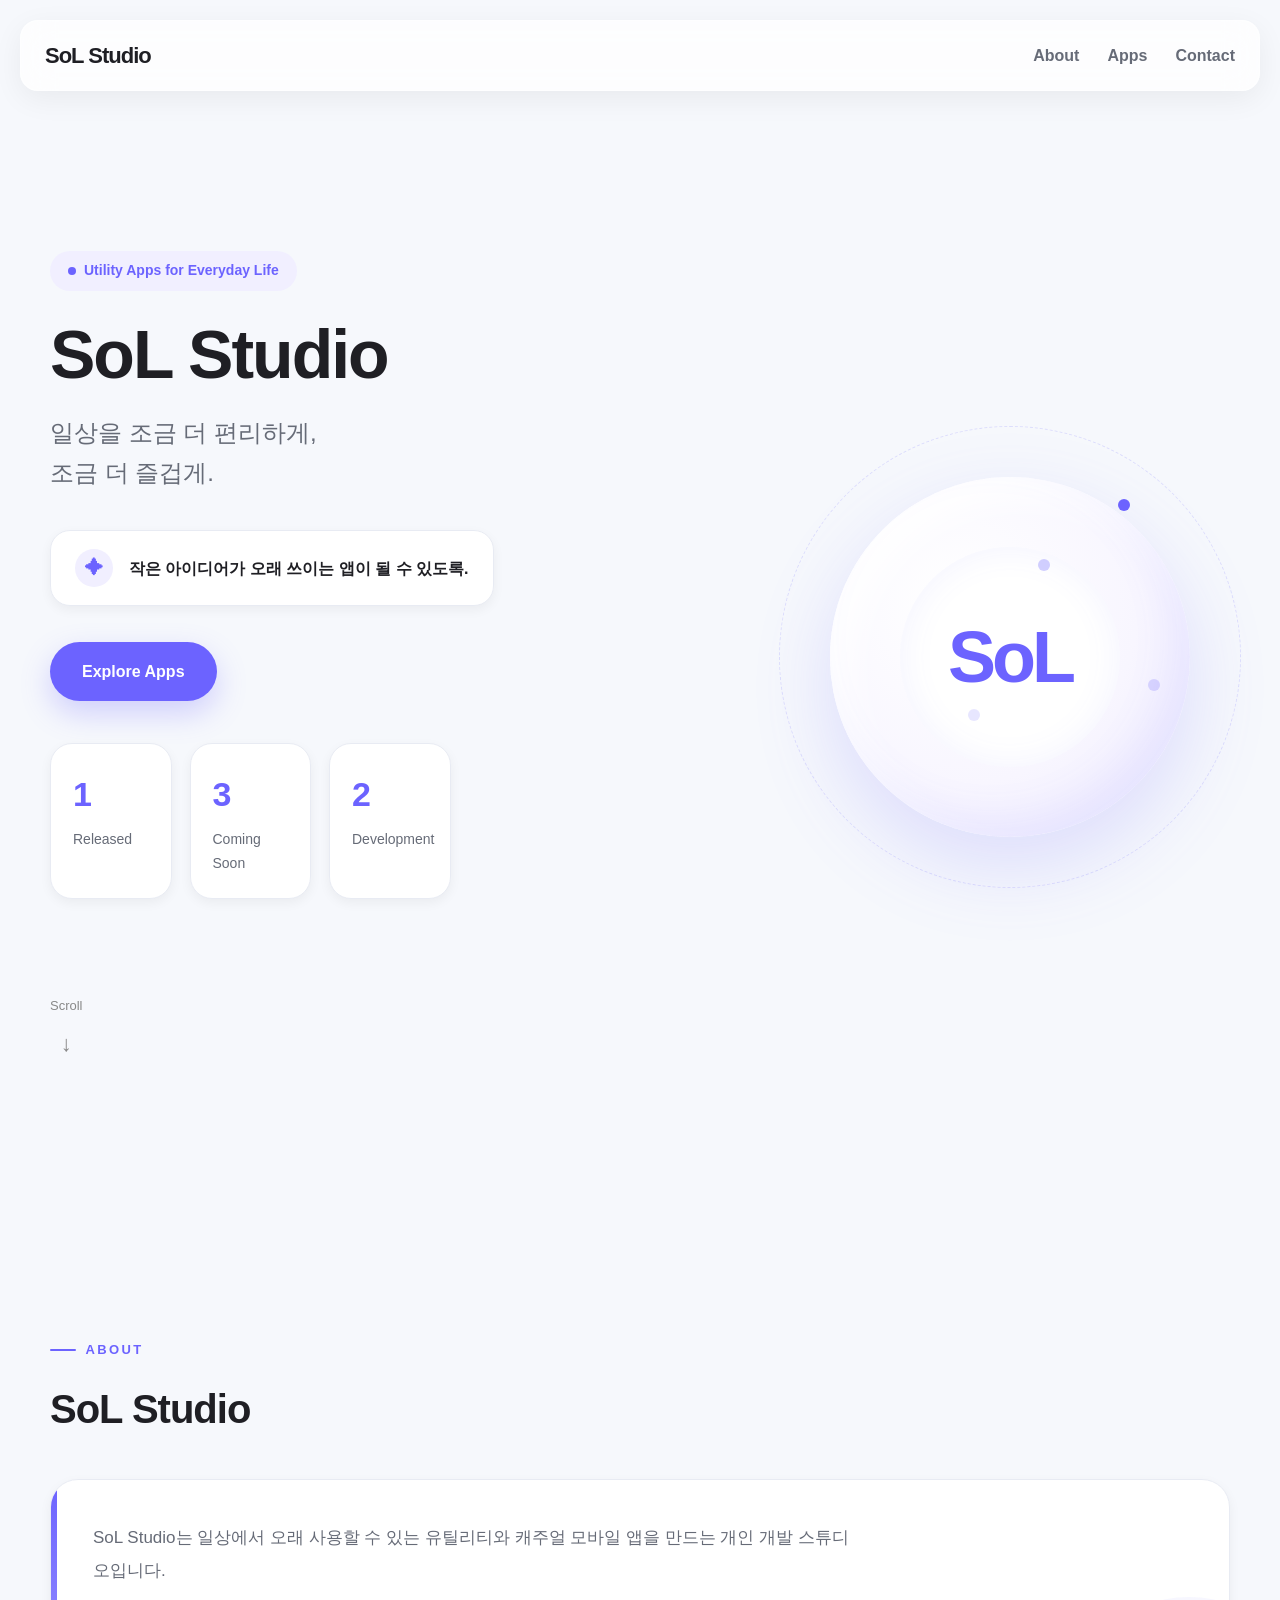
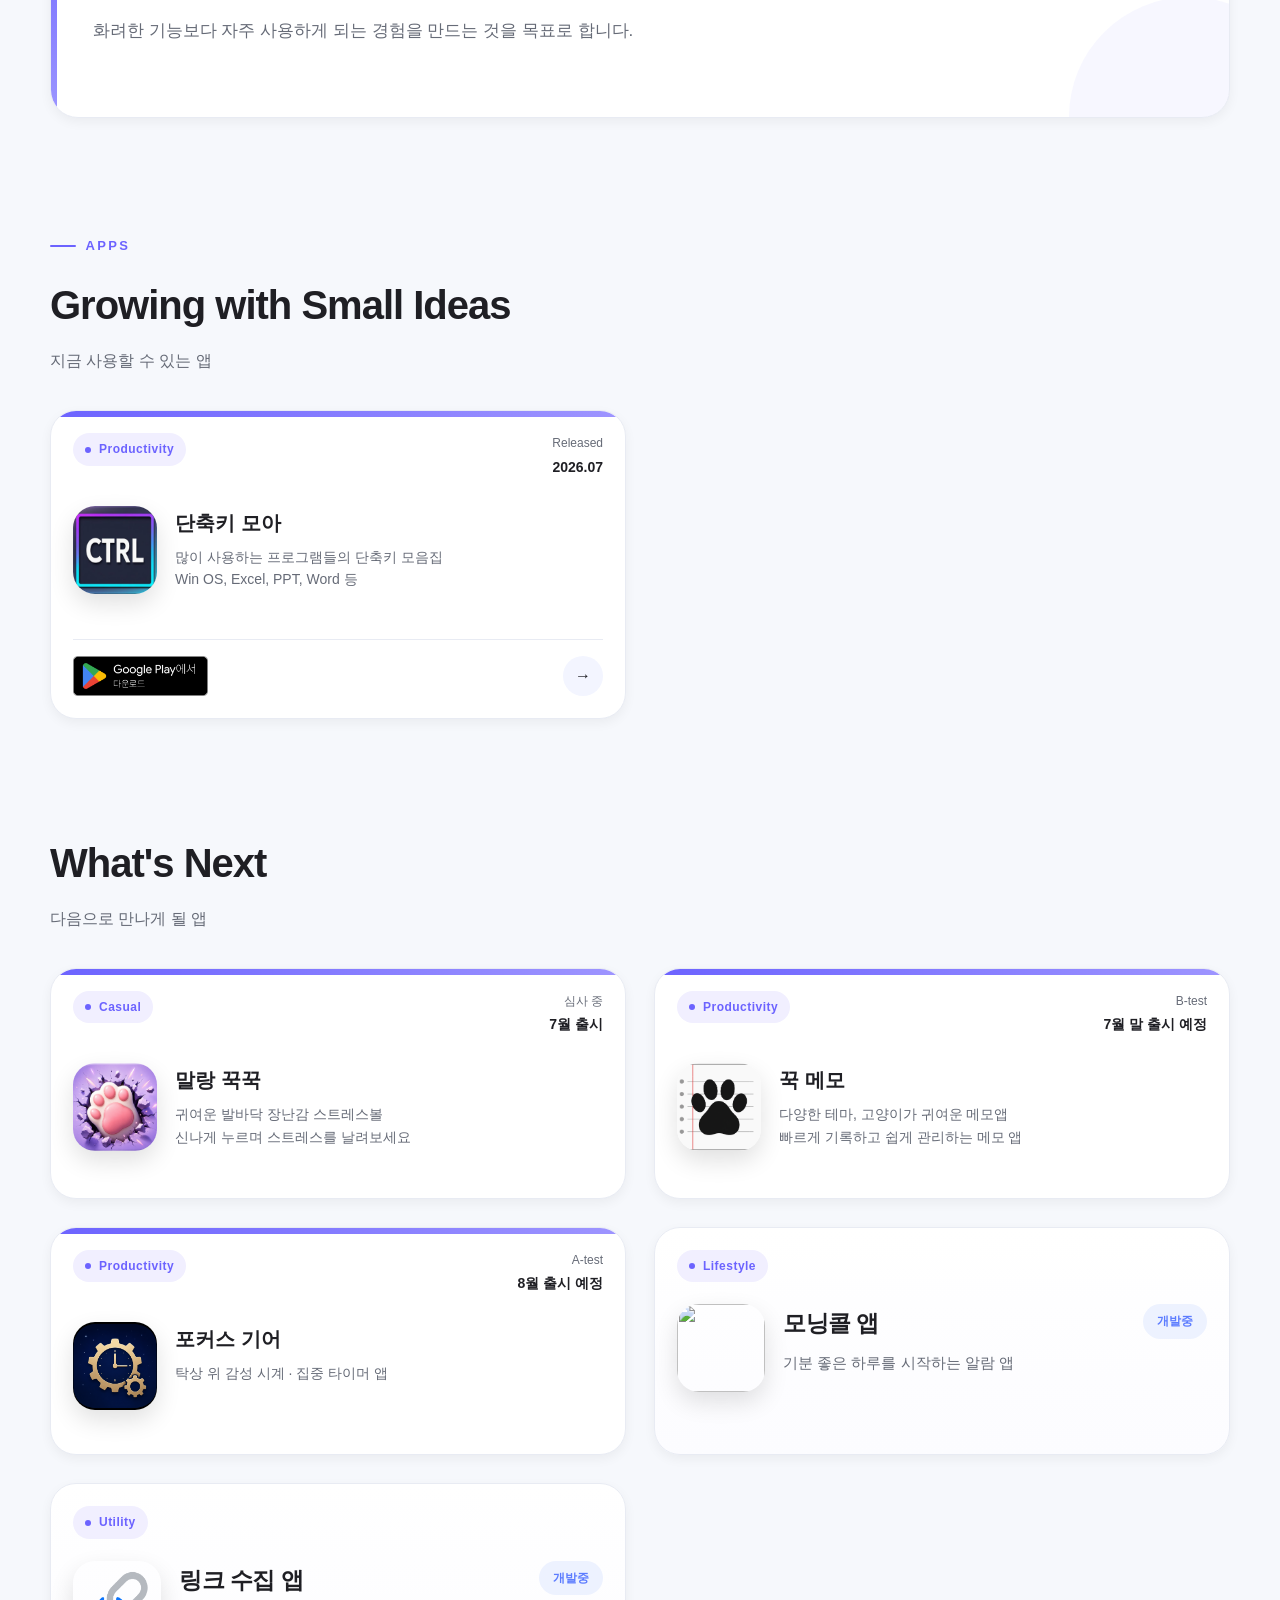
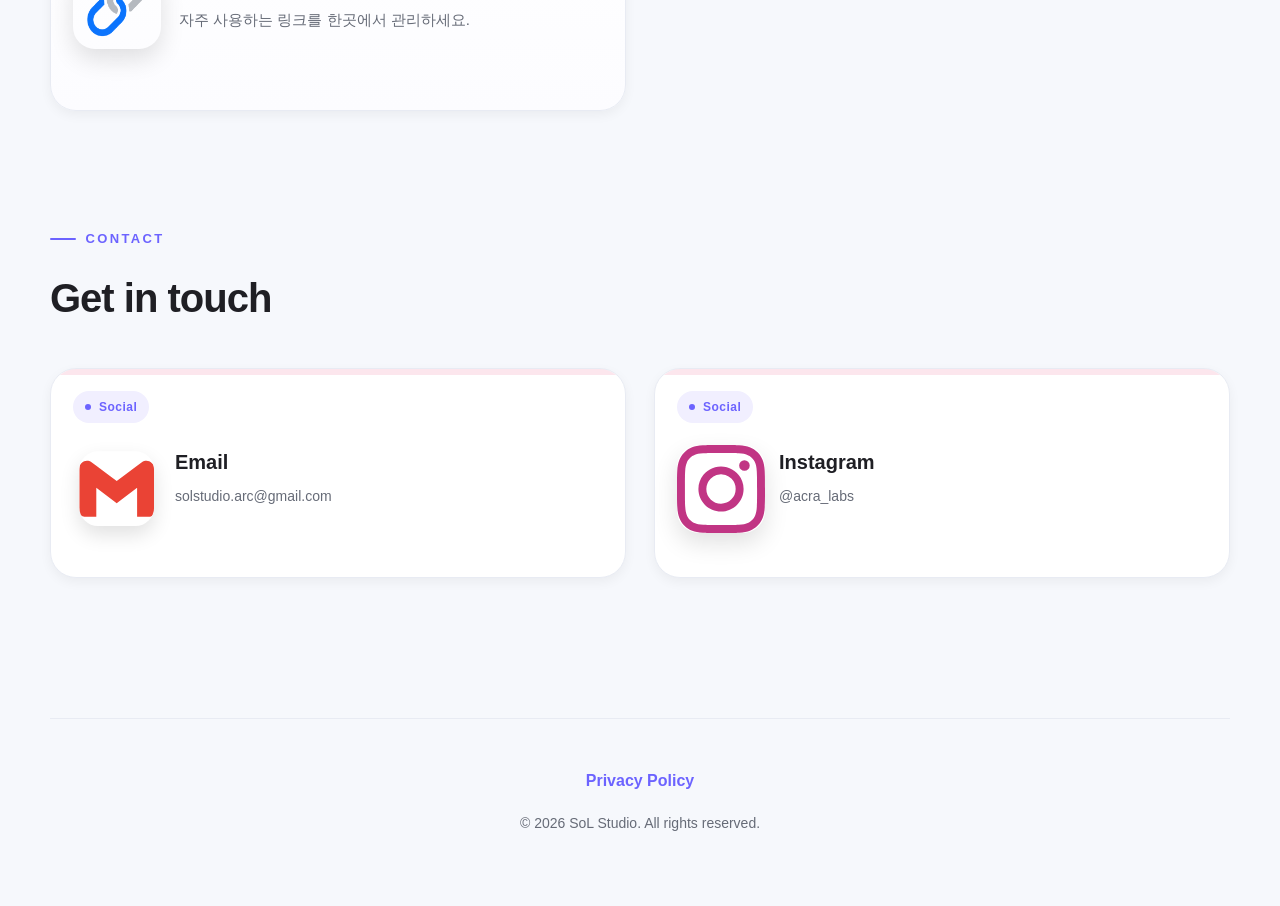
==== commit 05ca432f: "26.07.05 애드몹 관련" ====
--- a/index.html
+++ b/index.html
@@ -55,15 +55,15 @@
                 </div>
                 <div class="hero-stats">
                     <div class="stat-card">
-                        <span class="stat-number">2</span>
+                        <span class="stat-number">1</span>
                         <span class="stat-title">Released</span>
-                    </div>
-                    <div class="stat-card">
-                        <span class="stat-number">1</span>
-                        <span class="stat-title">Coming Soon</span>
                     </div>
                     <div class="stat-card">
                         <span class="stat-number">3</span>
+                        <span class="stat-title">Coming Soon</span>
+                    </div>
+                    <div class="stat-card">
+                        <span class="stat-number">2</span>
                         <span class="stat-title">Development</span>
                     </div>
                 </div>
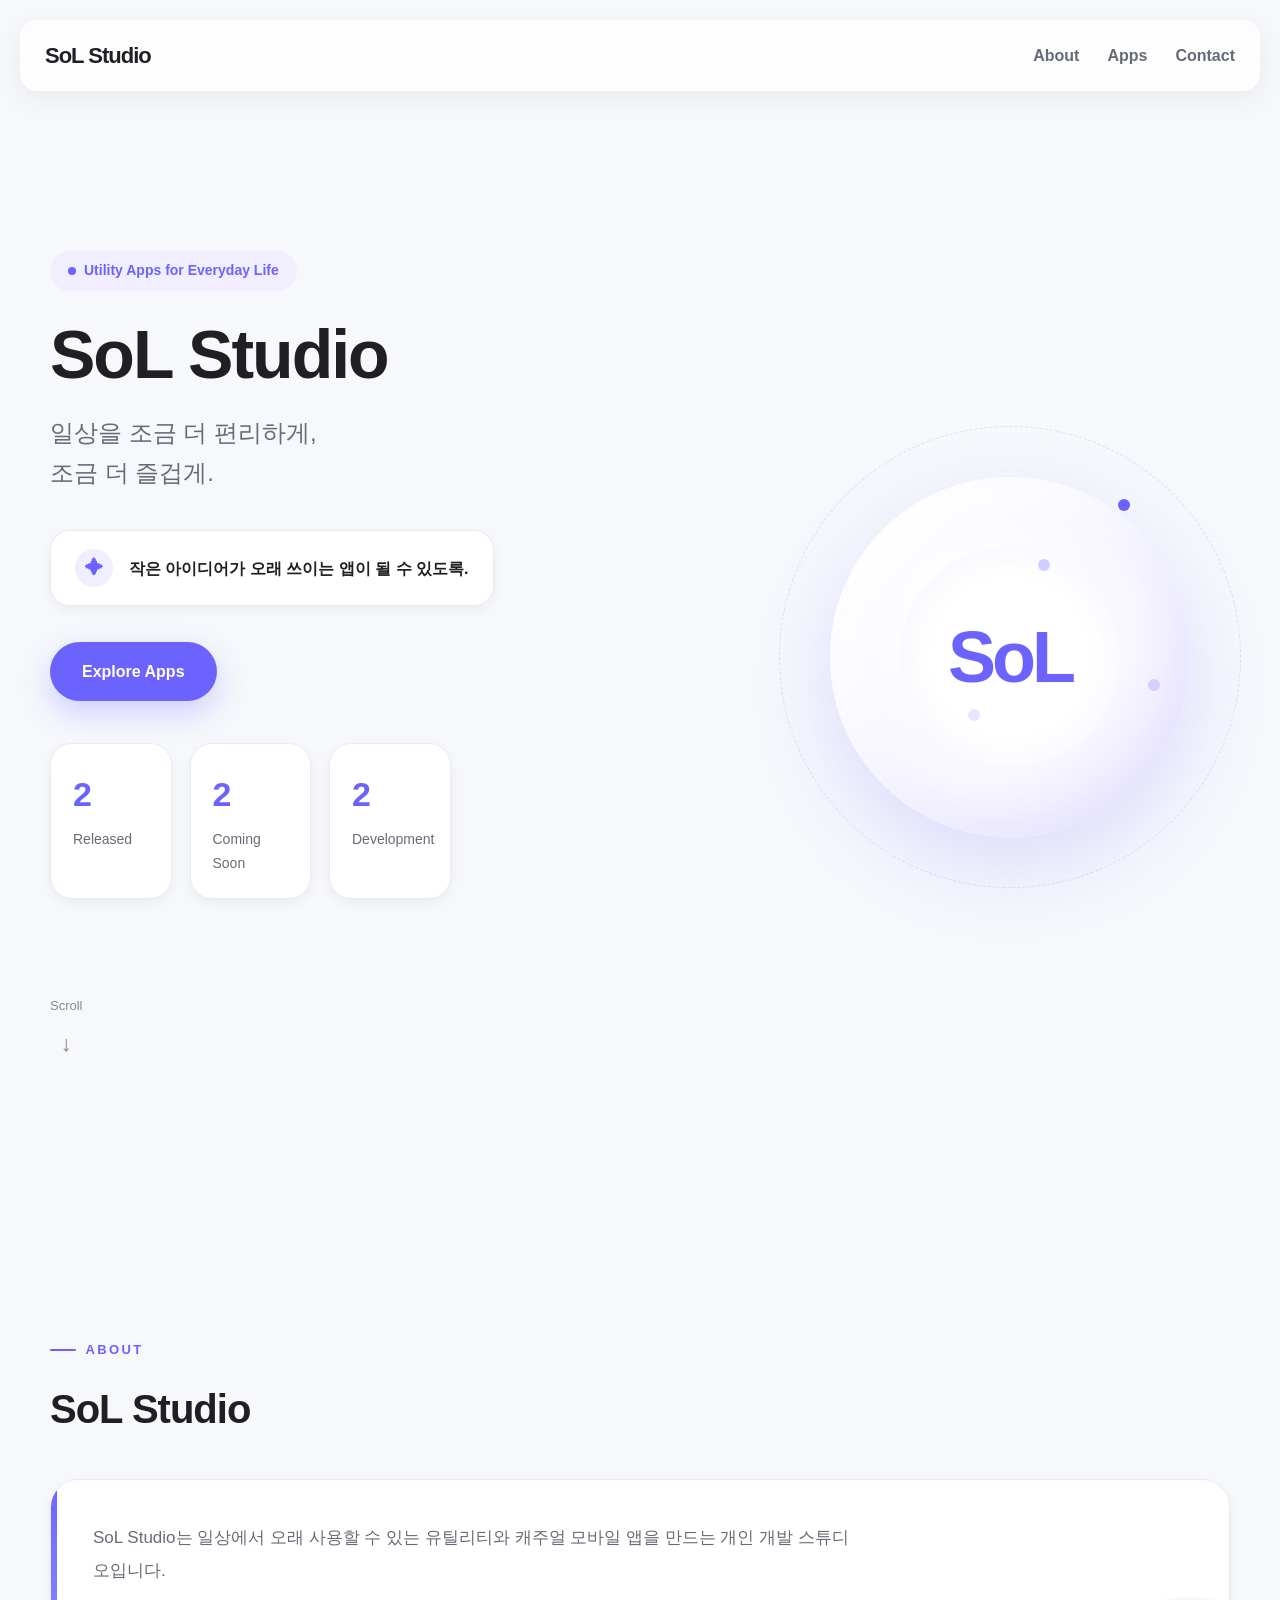
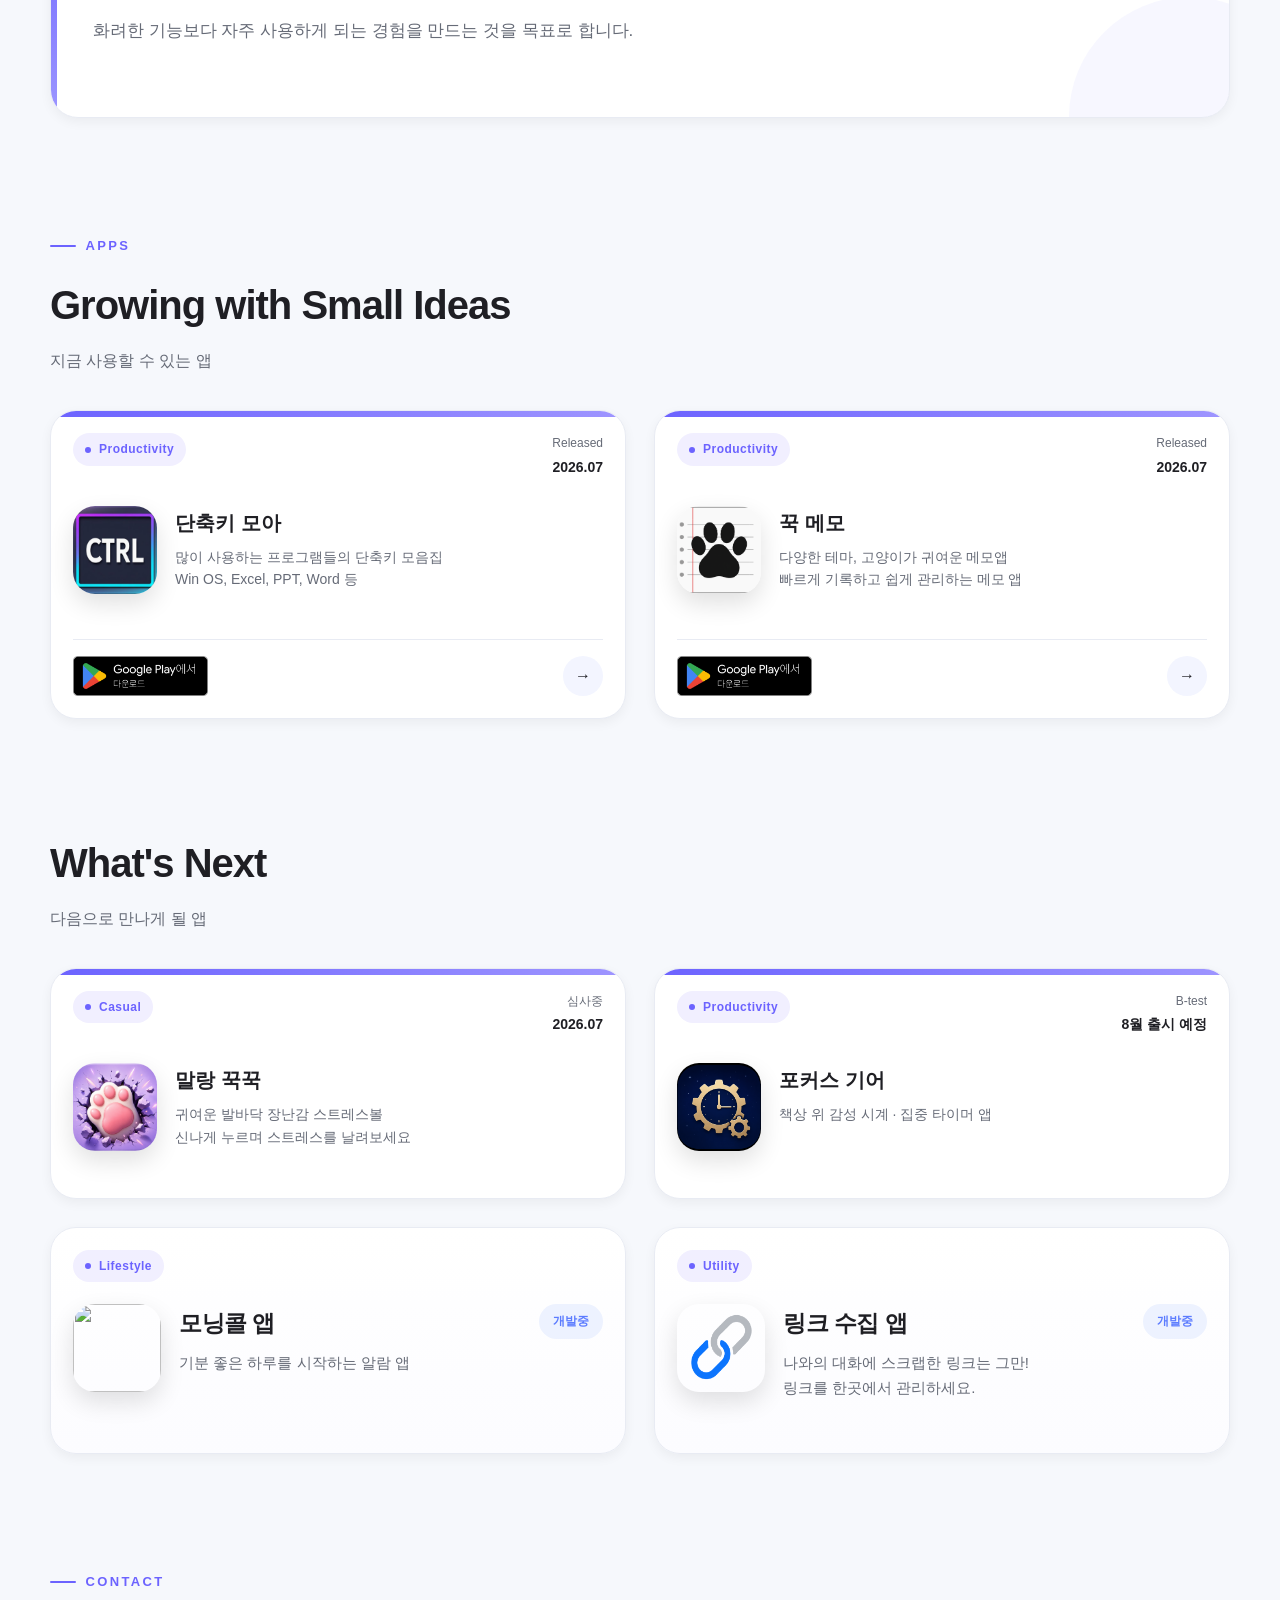
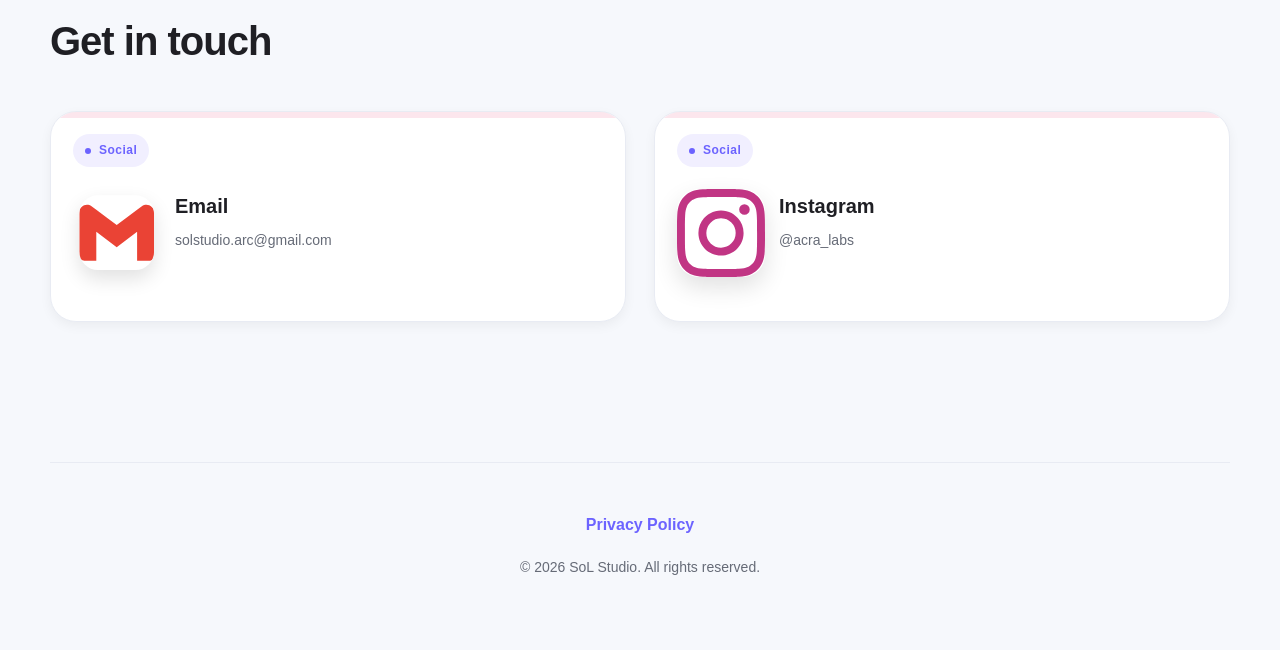
==== commit bc92504b: "26.07.08 앱 출시에 따른 상태 업데이트" ====
--- a/index.html
+++ b/index.html
@@ -55,11 +55,11 @@
                 </div>
                 <div class="hero-stats">
                     <div class="stat-card">
-                        <span class="stat-number">1</span>
+                        <span class="stat-number">2</span>
                         <span class="stat-title">Released</span>
                     </div>
                     <div class="stat-card">
-                        <span class="stat-number">3</span>
+                        <span class="stat-number">2</span>
                         <span class="stat-title">Coming Soon</span>
                     </div>
                     <div class="stat-card">
@@ -145,6 +145,37 @@
                     </div>
                 </a>
 
+                <!-- Paw Memo -->
+                <a class="app-card" href="https://play.google.com/store/apps/details?id=com.solstudio.pawmemo"
+                   target="_blank" rel="noopener noreferrer">
+                    <div class="card-accent"></div>
+                    <div class="card-top">
+                        <div class="card-category">Productivity</div>
+                        <div class="card-meta">
+                            <span>Released</span>
+                            <strong>2026.07</strong>
+                        </div>
+                    </div>
+                    <div class="card-main">
+                        <div class="icon-wrapper">
+                            <img class="app-icon" src="images/icon_paw_memo.png">
+                        </div>
+                        <div class="card-content">
+                            <h3>꾹 메모</h3>
+                            <p>
+                                다양한 테마, 고양이가 귀여운 메모앱<br>
+                                빠르게 기록하고 쉽게 관리하는 메모 앱
+                            </p>
+                        </div>
+                    </div>
+                    <div class="card-bottom">
+                        <div class="store-info">
+                            <img class="store-badge" src="images/google-play-badge.png">
+                        </div>
+                        <div class="arrow">→</div>
+                    </div>
+                </a>
+
             </div>
 
         </section>
@@ -159,17 +190,14 @@
             <div class="app-grid">
 
                 <!-- Paw Tap -->
-<!--                <a class="app-card" href="https://play.google.com/store/apps/details?id=com.solstudio.pawtap"-->
-                <a class="app-card" href="#"
+                <a class="app-card" href="https://play.google.com/store/apps/details?id=com.solstudio.pawtap"
                    target="_blank" rel="noopener noreferrer">
                     <div class="card-accent"></div>
                     <div class="card-top">
                         <div class="card-category">Casual</div>
                         <div class="card-meta">
-                            <span>심사 중</span>
-                            <strong>7월 출시</strong>
-<!--                            <span>Released</span>-->
-<!--                            <strong>2026.07</strong>-->
+                            <span>심사중</span>
+                            <strong>2026.07</strong>
                         </div>
                     </div>
                     <div class="card-main">
@@ -186,7 +214,7 @@
                     </div>
                 </a>
 
-                <!-- Paw Memo -->
+                <!-- focus gear -->
                 <a class="app-card" href="#"
                    target="_blank" rel="noopener noreferrer">
                     <div class="card-accent"></div>
@@ -194,33 +222,6 @@
                         <div class="card-category">Productivity</div>
                         <div class="card-meta">
                             <span>B-test</span>
-                            <strong>7월 말 출시 예정</strong>
-<!--                            <span>Released</span>-->
-<!--                            <strong>2026.07</strong>-->
-                        </div>
-                    </div>
-                    <div class="card-main">
-                        <div class="icon-wrapper">
-                            <img class="app-icon" src="images/icon_paw_memo.png">
-                        </div>
-                        <div class="card-content">
-                            <h3>꾹 메모</h3>
-                            <p>
-                                다양한 테마, 고양이가 귀여운 메모앱<br>
-                                빠르게 기록하고 쉽게 관리하는 메모 앱
-                            </p>
-                        </div>
-                    </div>
-                </a>
-
-                <!-- focus gear -->
-                <a class="app-card" href="#"
-                   target="_blank" rel="noopener noreferrer">
-                    <div class="card-accent"></div>
-                    <div class="card-top">
-                        <div class="card-category">Productivity</div>
-                        <div class="card-meta">
-                            <span>A-test</span>
                             <strong>8월 출시 예정</strong>
 <!--                            <span>Released</span>-->
 <!--                            <strong>2026.08</strong>-->
@@ -233,7 +234,7 @@
                         <div class="card-content">
                             <h3>포커스 기어</h3>
                             <p>
-                                탁상 위 감성 시계 · 집중 타이머 앱
+                                책상 위 감성 시계 · 집중 타이머 앱
                             </p>
                         </div>
                     </div>
@@ -266,7 +267,8 @@
                                 <div>
                                     <h3>링크 수집 앱</h3>
                                     <p>
-                                        자주 사용하는 링크를 한곳에서 관리하세요.
+                                        나와의 대화에 스크랩한 링크는 그만!<br>
+                                        링크를 한곳에서 관리하세요.
                                     </p>
                                 </div>
                                 <span class="badge development">개발중</span>
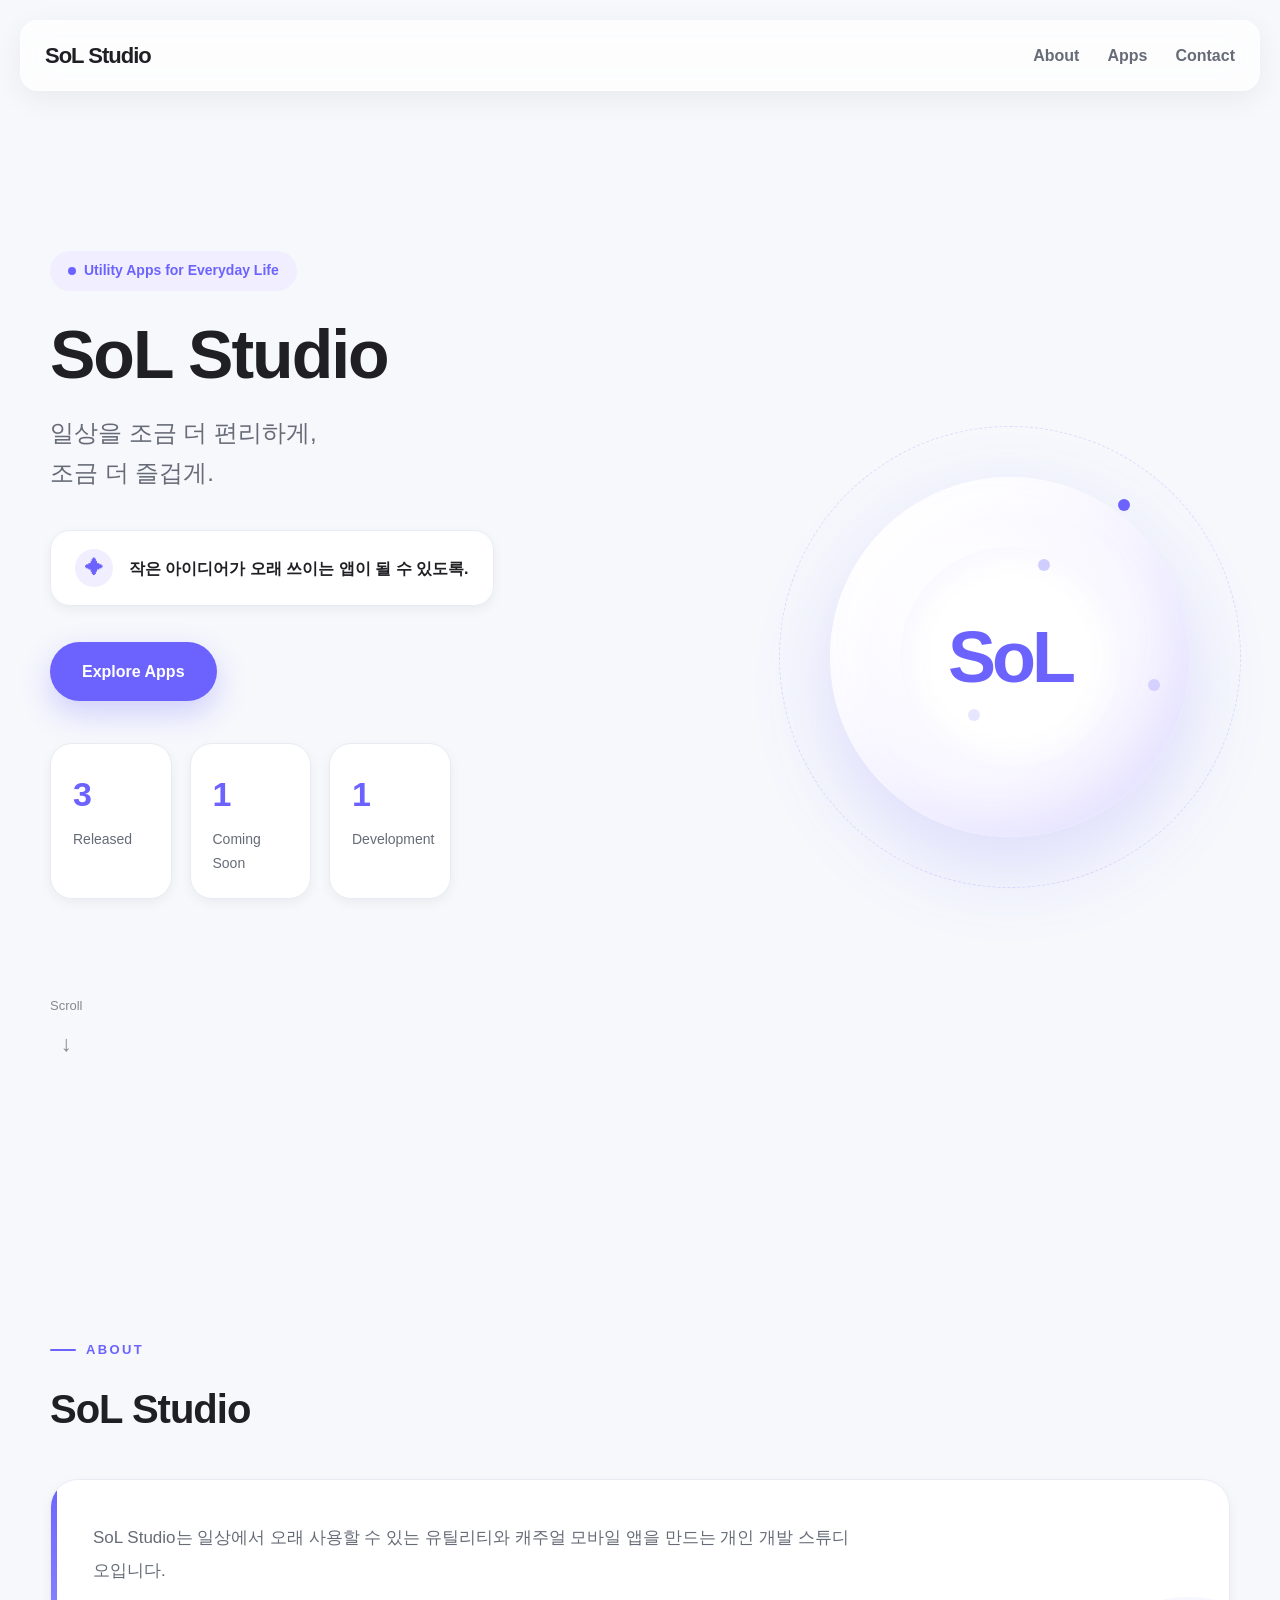
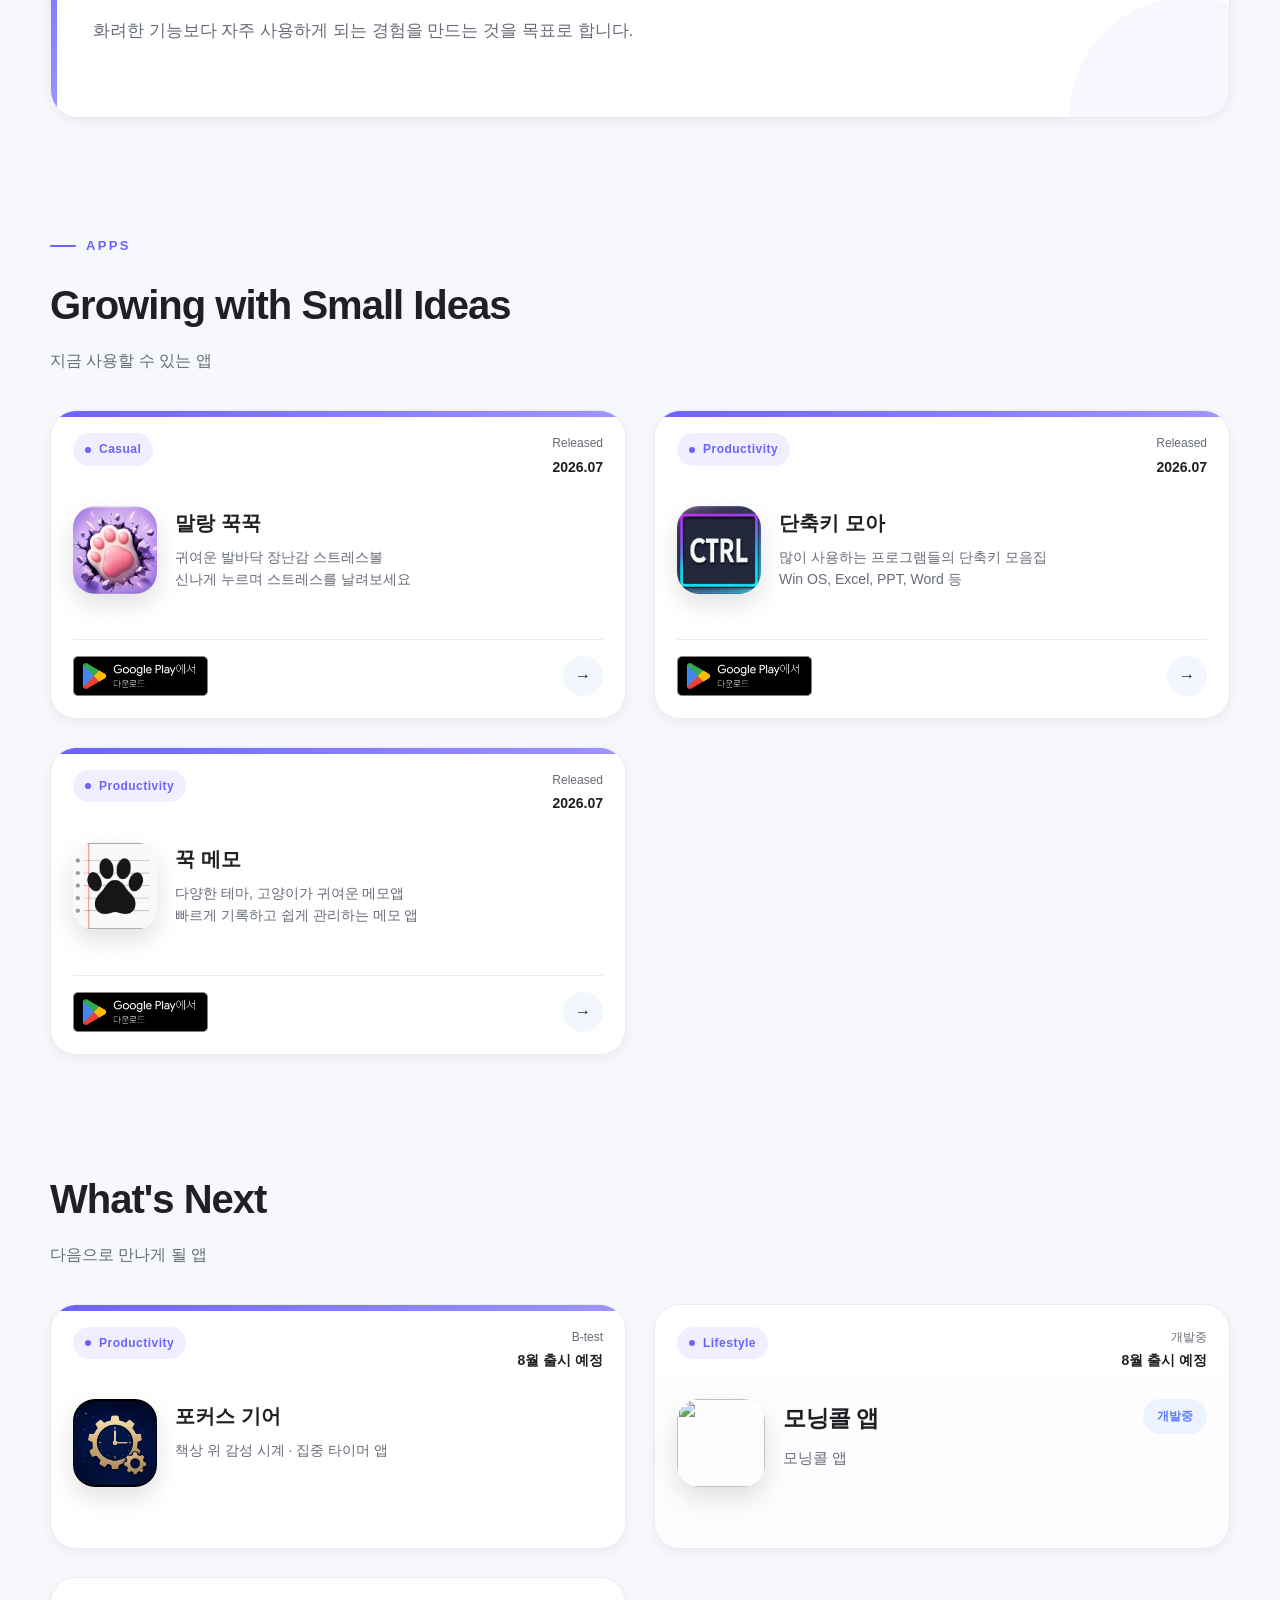
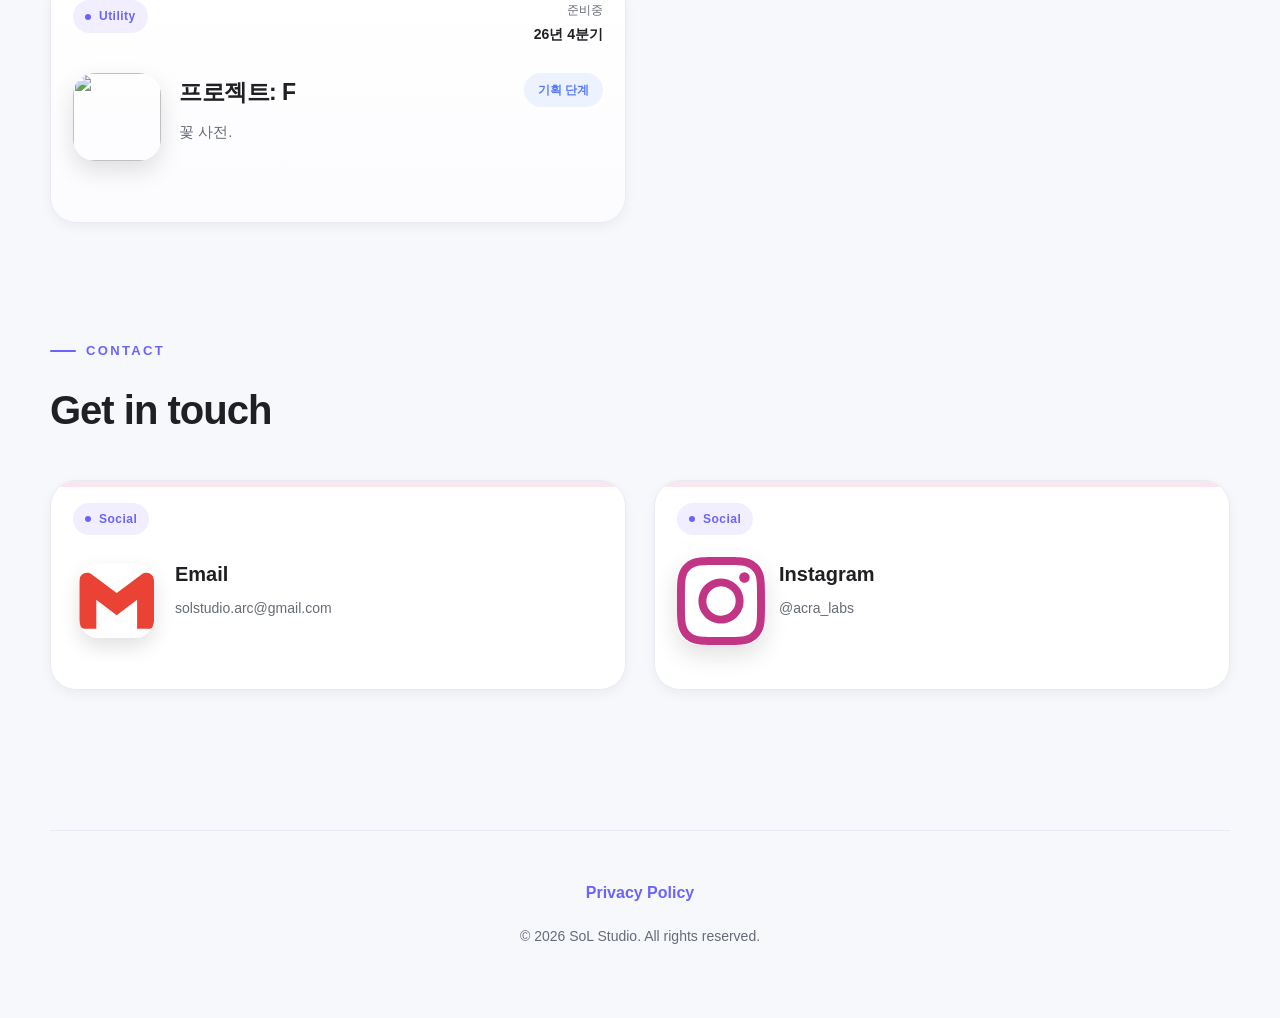
==== commit dae5ffcc: "26.07.11 출시 업데이트" ====
--- a/index.html
+++ b/index.html
@@ -55,15 +55,15 @@
                 </div>
                 <div class="hero-stats">
                     <div class="stat-card">
-                        <span class="stat-number">2</span>
+                        <span class="stat-number">3</span>
                         <span class="stat-title">Released</span>
                     </div>
                     <div class="stat-card">
-                        <span class="stat-number">2</span>
+                        <span class="stat-number">1</span>
                         <span class="stat-title">Coming Soon</span>
                     </div>
                     <div class="stat-card">
-                        <span class="stat-number">2</span>
+                        <span class="stat-number">1</span>
                         <span class="stat-title">Development</span>
                     </div>
                 </div>
@@ -114,6 +114,37 @@
 
             <div class="app-grid">
 
+                <!-- Paw Tap -->
+                <a class="app-card" href="https://play.google.com/store/apps/details?id=com.solstudio.pawtap"
+                   target="_blank" rel="noopener noreferrer">
+                    <div class="card-accent"></div>
+                    <div class="card-top">
+                        <div class="card-category">Casual</div>
+                        <div class="card-meta">
+                            <span>Released</span>
+                            <strong>2026.07</strong>
+                        </div>
+                    </div>
+                    <div class="card-main">
+                        <div class="icon-wrapper">
+                            <img class="app-icon" src="images/icon_paw_tap.png">
+                        </div>
+                        <div class="card-content">
+                            <h3>말랑 꾹꾹</h3>
+                            <p>
+                                귀여운 발바닥 장난감 스트레스볼<br>
+                                신나게 누르며 스트레스를 날려보세요
+                            </p>
+                        </div>
+                    </div>
+                    <div class="card-bottom">
+                        <div class="store-info">
+                            <img class="store-badge" src="images/google-play-badge.png">
+                        </div>
+                        <div class="arrow">→</div>
+                    </div>
+                </a>
+
                 <!-- Shortcut -->
                 <a class="app-card" href="https://play.google.com/store/apps/details?id=com.solstudio.shortcutmoa"
                    target="_blank" rel="noopener noreferrer">
@@ -189,31 +220,6 @@
 
             <div class="app-grid">
 
-                <!-- Paw Tap -->
-                <a class="app-card" href="https://play.google.com/store/apps/details?id=com.solstudio.pawtap"
-                   target="_blank" rel="noopener noreferrer">
-                    <div class="card-accent"></div>
-                    <div class="card-top">
-                        <div class="card-category">Casual</div>
-                        <div class="card-meta">
-                            <span>심사중</span>
-                            <strong>2026.07</strong>
-                        </div>
-                    </div>
-                    <div class="card-main">
-                        <div class="icon-wrapper">
-                            <img class="app-icon" src="images/icon_paw_tap.png">
-                        </div>
-                        <div class="card-content">
-                            <h3>말랑 꾹꾹</h3>
-                            <p>
-                                귀여운 발바닥 장난감 스트레스볼<br>
-                                신나게 누르며 스트레스를 날려보세요
-                            </p>
-                        </div>
-                    </div>
-                </a>
-
                 <!-- focus gear -->
                 <a class="app-card" href="#"
                    target="_blank" rel="noopener noreferrer">
@@ -240,8 +246,15 @@
                     </div>
                 </a>
 
+                <!-- paw up -->
                 <div class="app-card disabled">
-                    <div class="card-category">Lifestyle</div>
+                    <div class="card-top">
+                        <div class="card-category">Lifestyle</div>
+                        <div class="card-meta">
+                            <span>개발중</span>
+                            <strong>8월 출시 예정</strong>
+                        </div>
+                    </div>
                     <div class="card-main">
                         <img class="app-icon" src="images/icon_paw_up.png">
                         <div class="card-content">
@@ -249,7 +262,7 @@
                                 <div>
                                     <h3>모닝콜 앱</h3>
                                     <p>
-                                        기분 좋은 하루를 시작하는 알람 앱
+                                        모닝콜 앱
                                     </p>
                                 </div>
                                 <span class="badge development">개발중</span>
@@ -259,23 +272,94 @@
                 </div>
 
                 <div class="app-card disabled">
-                    <div class="card-category">Utility</div>
-                    <div class="card-main">
-                        <img class="app-icon" src="images/icon_link_moa.png">
+                    <div class="card-top">
+                        <div class="card-category">Utility</div>
+                        <div class="card-meta">
+                            <span>준비중</span>
+                            <strong>26년 4분기</strong>
+                        </div>
+                    </div>
+                    <div class="card-main">
+                        <img class="app-icon" src="images/flower.png">
                         <div class="card-content">
                             <div class="card-header">
                                 <div>
-                                    <h3>링크 수집 앱</h3>
+                                    <h3>프로젝트: F</h3>
                                     <p>
-                                        나와의 대화에 스크랩한 링크는 그만!<br>
-                                        링크를 한곳에서 관리하세요.
+                                        꽃 사전.
                                     </p>
                                 </div>
-                                <span class="badge development">개발중</span>
+                                <span class="badge development">기획 단계</span>
                             </div>
                         </div>
                     </div>
                 </div>
+
+<!--                <div class="app-card disabled">-->
+<!--                    <div class="card-category">Utility</div>-->
+<!--                    <div class="card-main">-->
+<!--                        <img class="app-icon" src="images/icon_link_moa.png">-->
+<!--                        <div class="card-content">-->
+<!--                            <div class="card-header">-->
+<!--                                <div>-->
+<!--                                    <h3>프로젝트: L</h3>-->
+<!--                                    <p>-->
+<!--                                        링크 수집 앱-->
+<!--                                    </p>-->
+<!--                                </div>-->
+<!--                                <span class="badge development">개발 예정</span>-->
+<!--                            </div>-->
+<!--                        </div>-->
+<!--                    </div>-->
+<!--                </div>-->
+
+<!--                <div class="app-card disabled">-->
+<!--                    <div class="card-top">-->
+<!--                        <div class="card-category">Game</div>-->
+<!--                        <div class="card-meta">-->
+<!--                            <span>예정작</span>-->
+<!--                            <strong>27년 1분기</strong>-->
+<!--                        </div>-->
+<!--                    </div>-->
+<!--                    <div class="card-main">-->
+<!--                        <img class="app-icon" src="images/gram.png">-->
+<!--                        <div class="card-content">-->
+<!--                            <div class="card-header">-->
+<!--                                <div>-->
+<!--                                    <h3>프로젝트: G</h3>-->
+<!--                                    <p>-->
+<!--                                        노노그램 퍼즐 게임.-->
+<!--                                    </p>-->
+<!--                                </div>-->
+<!--                                <span class="badge development">예정작</span>-->
+<!--                            </div>-->
+<!--                        </div>-->
+<!--                    </div>-->
+<!--                </div>-->
+
+<!--                <div class="app-card disabled">-->
+<!--                    <div class="card-top">-->
+<!--                        <div class="card-category">Utility</div>-->
+<!--                        <div class="card-meta">-->
+<!--                            <span>예정작</span>-->
+<!--                            <strong>27년 2분기</strong>-->
+<!--                        </div>-->
+<!--                    </div>-->
+<!--                    <div class="card-main">-->
+<!--                        <img class="app-icon" src="images/.png">-->
+<!--                        <div class="card-content">-->
+<!--                            <div class="card-header">-->
+<!--                                <div>-->
+<!--                                    <h3>프로젝트: B</h3>-->
+<!--                                    <p>-->
+<!--                                        두뇌 트레이닝 앱.-->
+<!--                                    </p>-->
+<!--                                </div>-->
+<!--                                <span class="badge development">예정작</span>-->
+<!--                            </div>-->
+<!--                        </div>-->
+<!--                    </div>-->
+<!--                </div>-->
             </div>
 
         </section>
